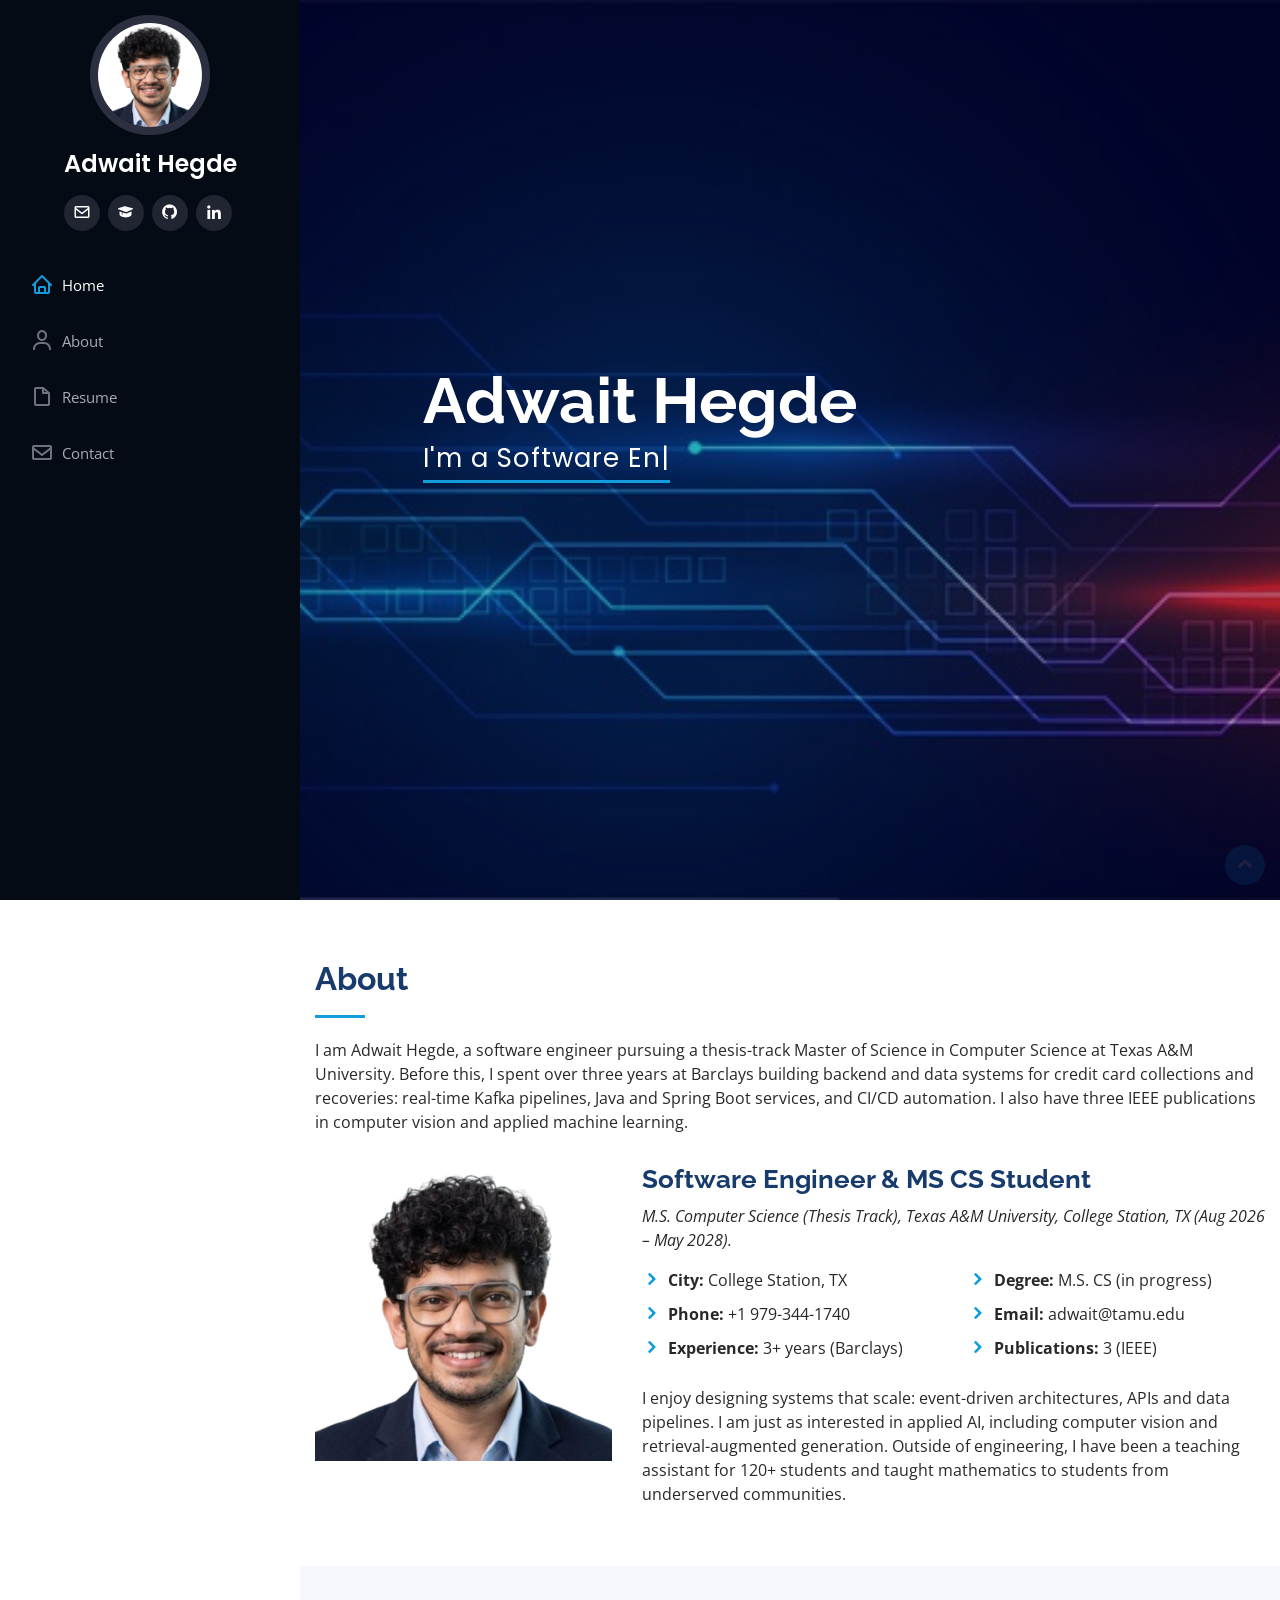
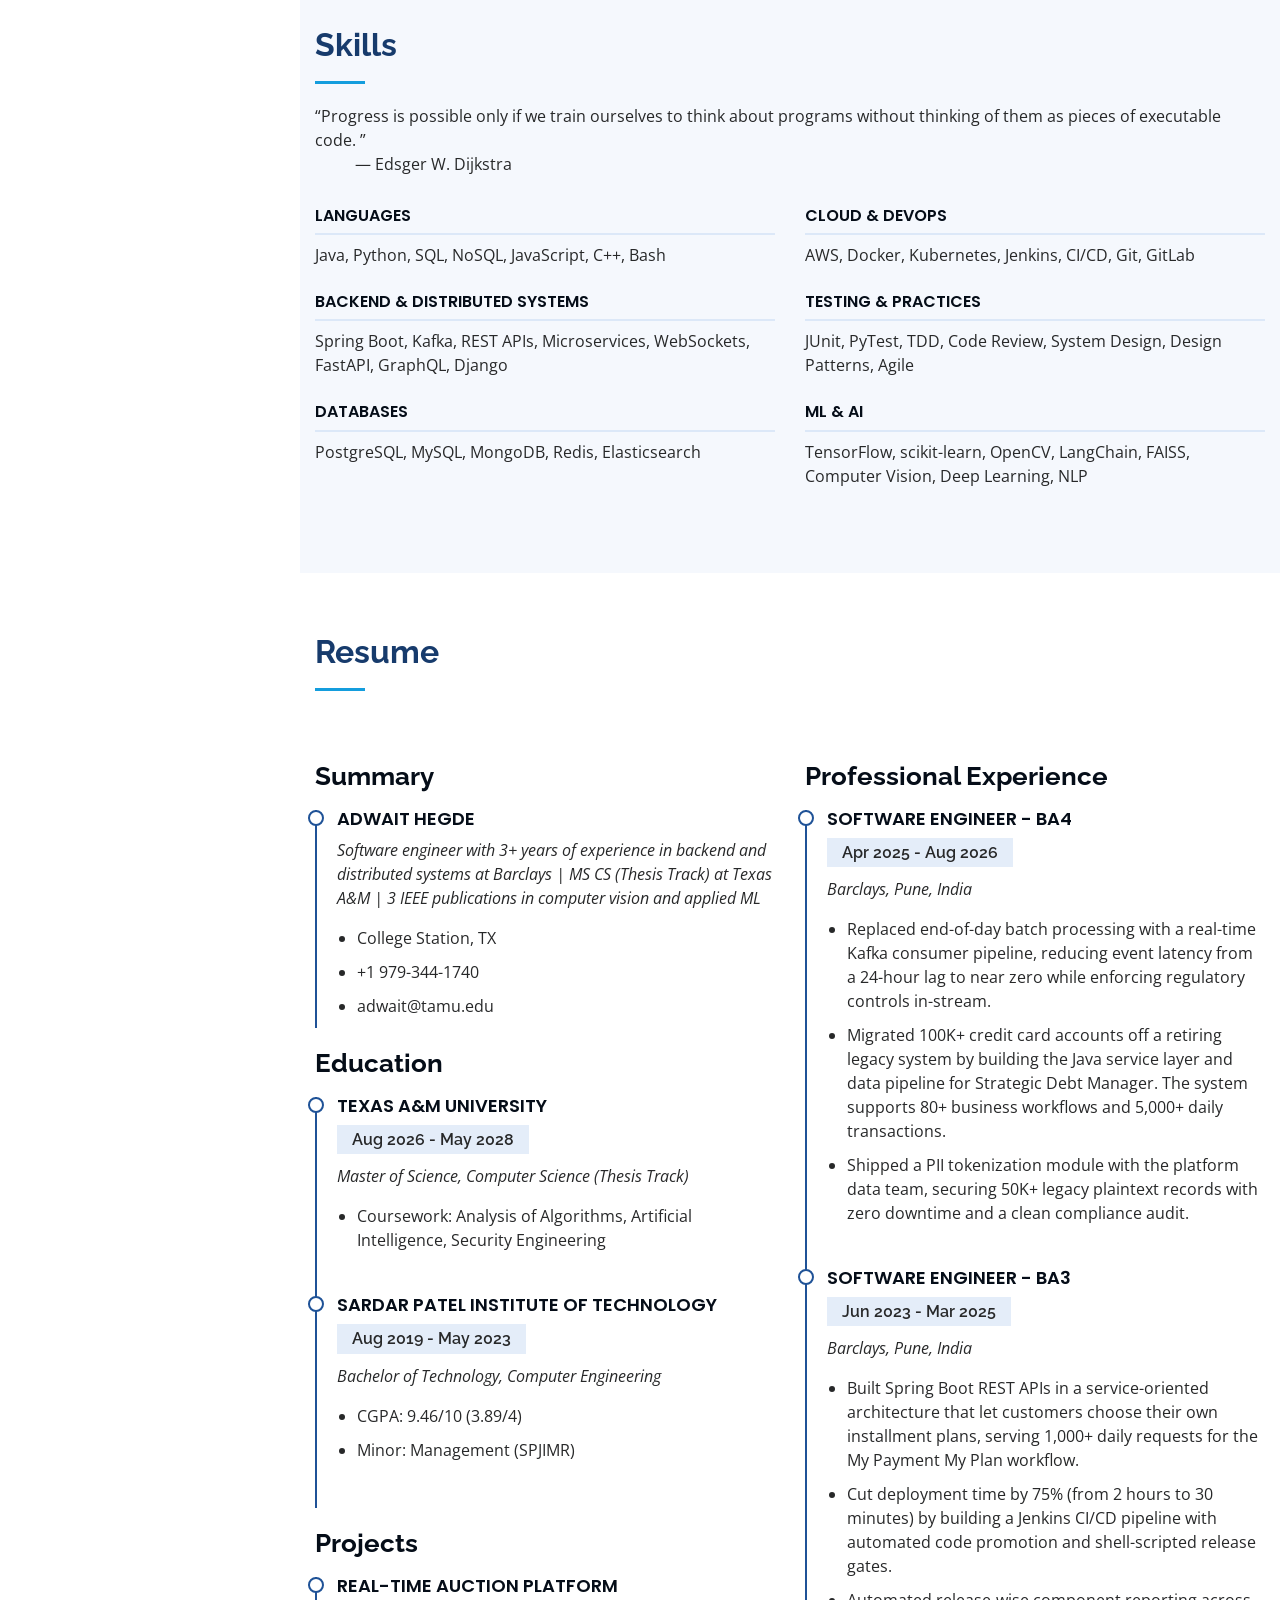
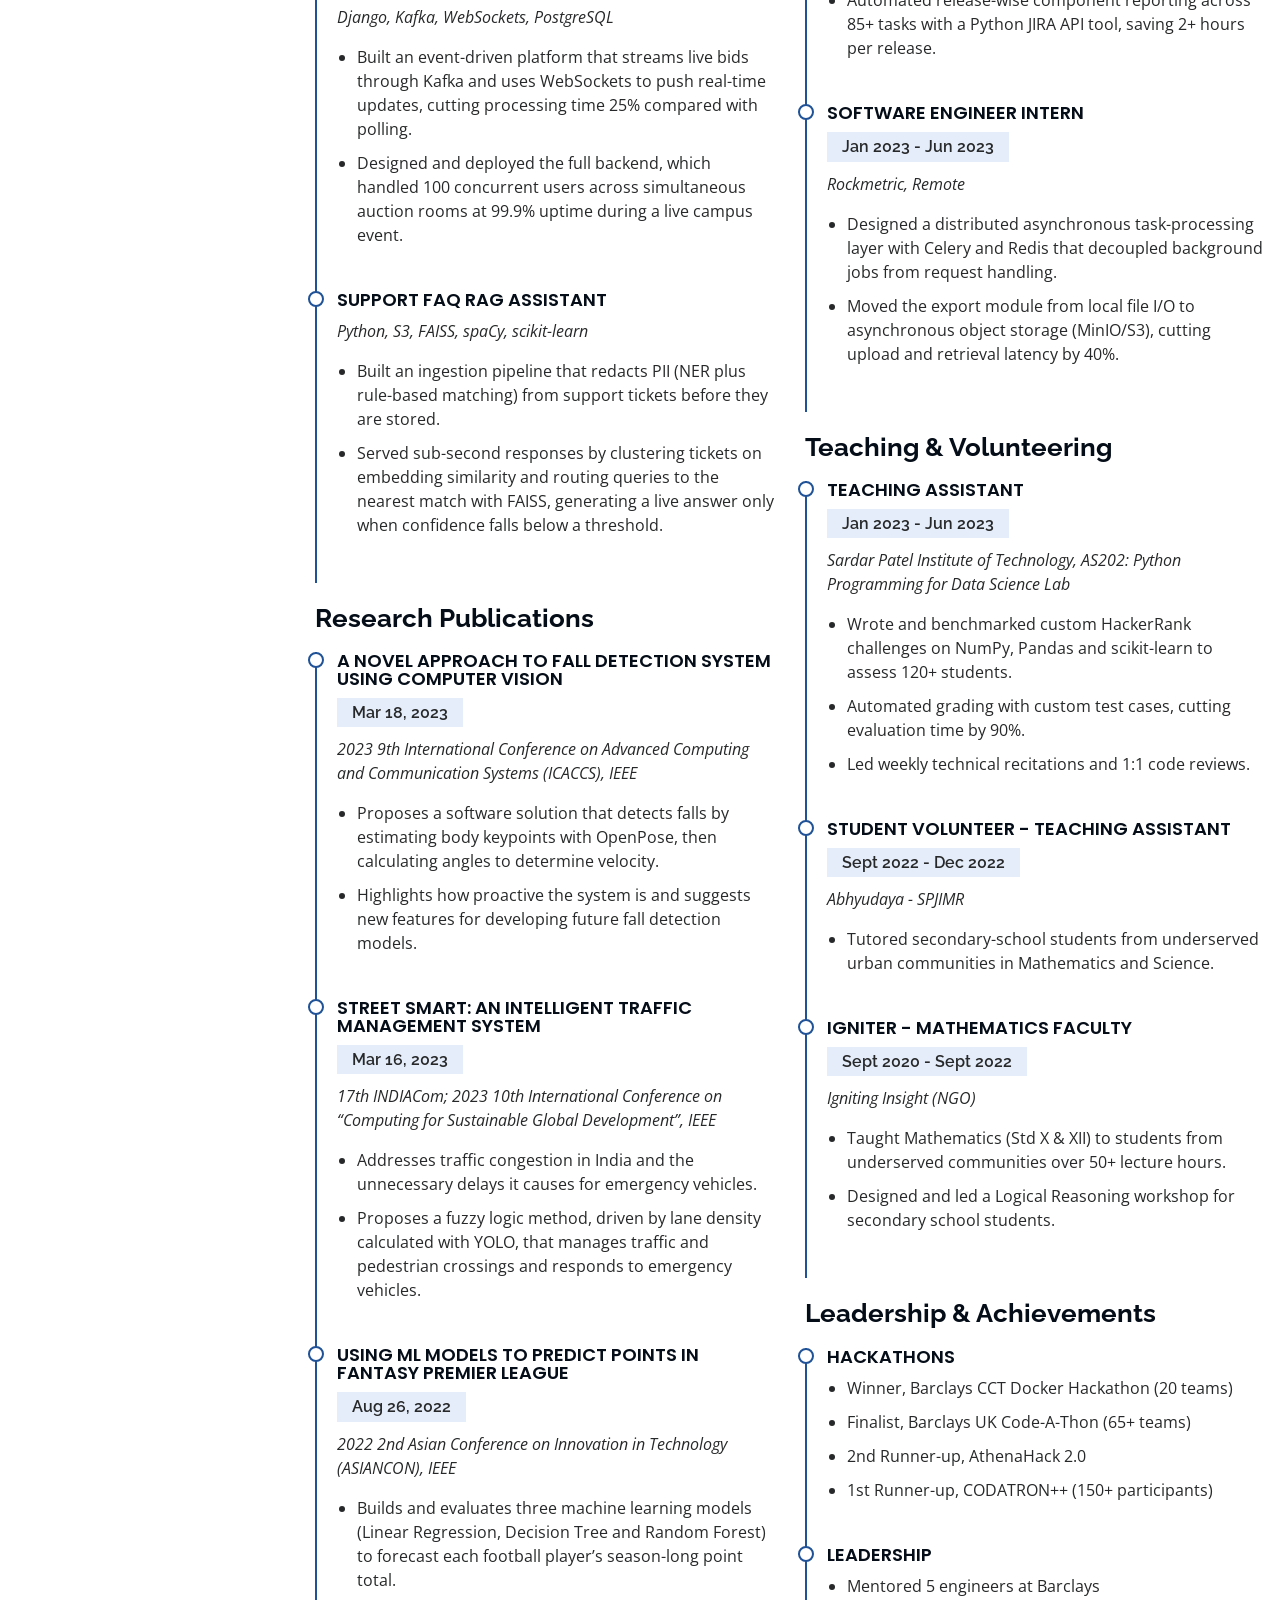
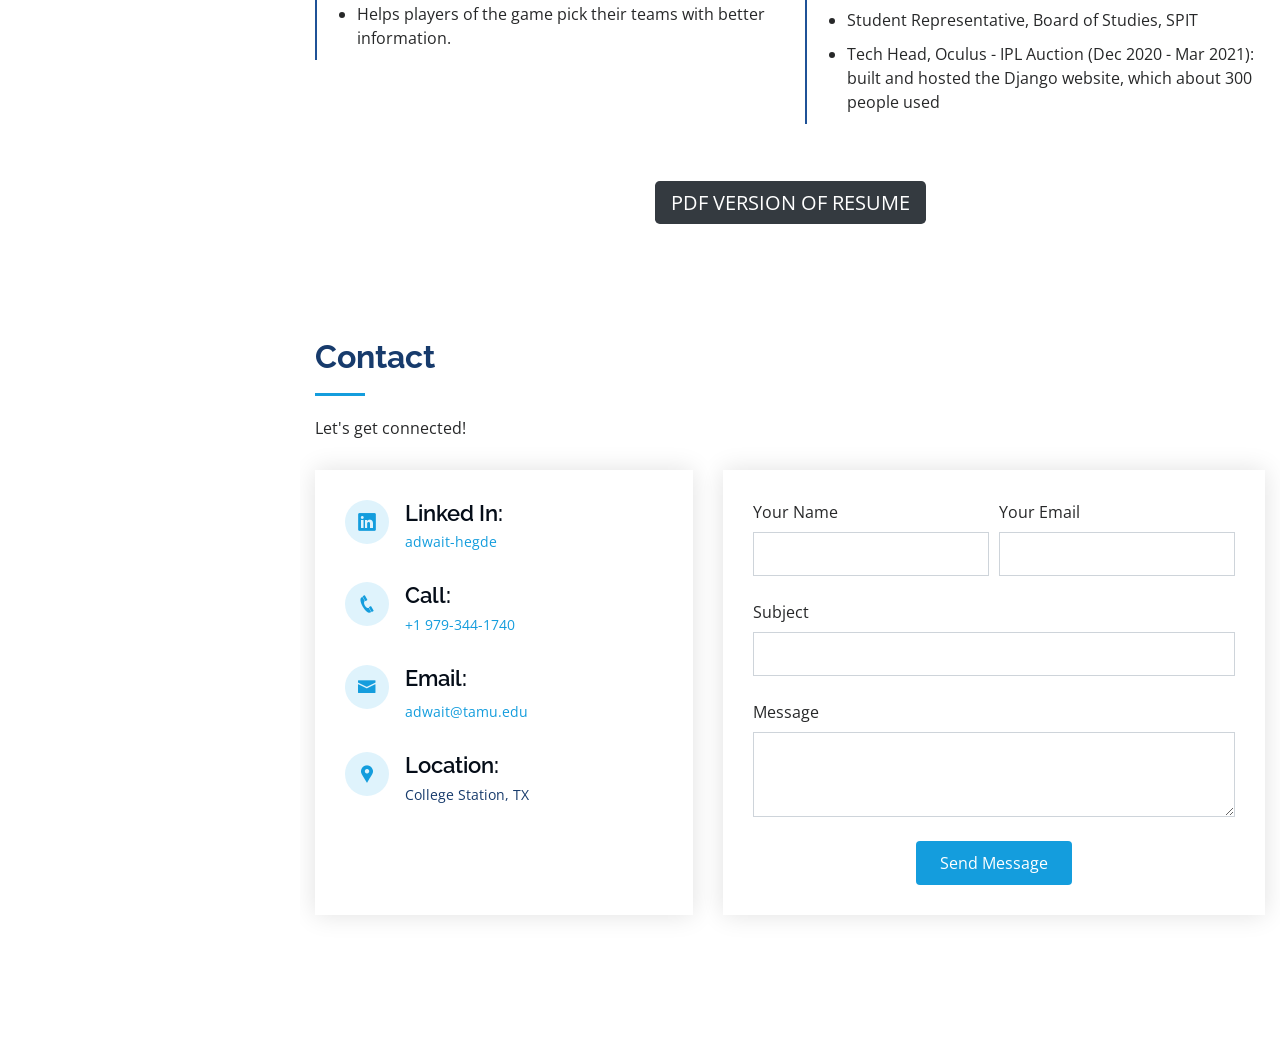
==== index.html @ f45e8305 "Static portfolio site for GitHub Pages Co-Authored-By: Claude Opus 5 <noreply@anthropic.com>" ====
<!DOCTYPE html>
<html lang="en">
  <head>
    <meta charset="utf-8" />
    <meta content="width=device-width, initial-scale=1.0" name="viewport" />

    <title>Adwait Hegde - Portfolio</title>
    <meta content="Adwait Hegde - Software Engineer and MS Computer Science student at Texas A&amp;M University" name="description" />
    <meta content="adwait hegde, software engineer, texas a&amp;m, distributed systems, kafka, spring boot, machine learning" name="keywords" />

    <!-- Favicons -->
    <link href="assets/img/favicon2.png" rel="icon" />
    <link
      href="assets/img/apple-touch-icon.png"
      rel="apple-touch-icon"
    />

    <!-- Google Fonts -->
    <link
      href="https://fonts.googleapis.com/css?family=Open+Sans:300,300i,400,400i,600,600i,700,700i|Raleway:300,300i,400,400i,500,500i,600,600i,700,700i|Poppins:300,300i,400,400i,500,500i,600,600i,700,700i"
      rel="stylesheet"
    />

    <!-- Vendor CSS Files -->
    <link
      href="assets/vendor/bootstrap/css/bootstrap.min.css"
      rel="stylesheet"
    />
    <link
      href="assets/vendor/icofont/icofont.min.css"
      rel="stylesheet"
    />
    <link
      href="assets/vendor/boxicons/css/boxicons.min.css"
      rel="stylesheet"
    />
    <link href="assets/vendor/aos/aos.css" rel="stylesheet" />

    <!-- Template Main CSS File -->
    <link href="assets/css/style.css" rel="stylesheet" />
    <style>
      .loader {
        position: fixed;
        left: 0px;
        top: 0px;
        width: 100%;
        height: 100%;
        z-index: 9999;
        background: url("https://media3.giphy.com/media/11FuEnXyGsXFba/giphy.gif?cid=ecf05e47mqp7naf0gcxo8x93irdlq87f0ml31w9q8dph8l8a&rid=giphy.gif&ct=g")
          50% 50% no-repeat rgb(25, 31, 38);
      }
    </style>
  </head>

  <body>
    <div class="loader"></div>
    <div id="content">
      <!-- ======= Mobile nav toggle button ======= -->
      <button type="button" class="mobile-nav-toggle d-xl-none">
        <i class="icofont-navigation-menu"></i>
      </button>

      <!-- ======= Header ======= -->
      <header id="header">
        <div class="d-flex flex-column">
          <div class="profile">
            <img
              src="assets/img/profile-img.jpg"
              alt="Adwait Hegde"
              class="img-fluid rounded-circle"
            />
            <h1 class="text-light"><a href="./">Adwait Hegde</a></h1>
            <div class="social-links mt-3 text-center">
              <a href="mailto:adwait@tamu.edu" target="_blank"
                ><i class="bx bx-envelope"></i
              ></a>
              <a
                href="https://scholar.google.com/citations?user=O1U9kNUAAAAJ&hl=en"
                target="_blank"
                title="Google Scholar"
                ><i class="bx bxs-graduation"></i
              ></a>
              <a href="https://github.com/adwait-hegde/" target="_blank"
                ><i class="bx bxl-github"></i
              ></a>
              <a
                href="https://www.linkedin.com/in/adwait-hegde/"
                target="_blank"
                ><i class="bx bxl-linkedin"></i
              ></a>
            </div>
          </div>

          <nav class="nav-menu">
            <ul>
              <li class="active">
                <a href="#hero"><i class="bx bx-home"></i> <span>Home</span></a>
              </li>
              <li>
                <a href="#about"
                  ><i class="bx bx-user"></i> <span>About</span></a
                >
              </li>
              <li>
                <a href="#resume"
                  ><i class="bx bx-file-blank"></i> <span>Resume</span></a
                >
              </li>
              <li>
                <a href="#contact"><i class="bx bx-envelope"></i> Contact</a>
              </li>
            </ul>
          </nav>
          <!-- .nav-menu -->
          <button type="button" class="mobile-nav-toggle d-xl-none">
            <i class="icofont-navigation-menu"></i>
          </button>
        </div>
      </header>
      <!-- End Header -->

      <!-- ======= Hero Section ======= -->
      <section
        id="hero"
        class="d-flex flex-column justify-content-center align-items-center"
      >
        <div class="hero-container" data-aos="fade-in">
          <h1>Adwait Hegde</h1>
          <p>
            <span
              class="typed"
              data-typed-items="I'm a Software Engineer, I build Distributed Systems, I'm an MS CS student at Texas A&amp;M, I publish ML Research"
            ></span>
          </p>
        </div>
      </section>
      <!-- End Hero -->

      <main id="main">
        <!-- ======= About Section ======= -->
        <section id="about" class="about">
          <div class="container">
            <div class="section-title">
              <h2>About</h2>
              <p>
                I am Adwait Hegde, a software engineer pursuing a thesis-track
                Master of Science in Computer Science at Texas A&amp;M
                University. Before this, I spent over three years at Barclays
                building backend and data systems for credit card collections
                and recoveries: real-time Kafka pipelines, Java and Spring Boot
                services, and CI/CD automation. I also have three IEEE
                publications in computer vision and applied machine learning.
              </p>
            </div>

            <div class="row">
              <div class="col-lg-4" data-aos="fade-right">
                <img
                  src="assets/img/profile-img.jpg"
                  class="img-fluid"
                  alt="Adwait Hegde"
                />
              </div>
              <div class="col-lg-8 pt-4 pt-lg-0 content" data-aos="fade-left">
                <h3>Software Engineer &amp; MS CS Student</h3>
                <p class="font-italic">
                  M.S. Computer Science (Thesis Track), Texas A&amp;M University,
                  College Station, TX (Aug 2026 – May 2028).
                </p>
                <div class="row">
                  <div class="col-lg-6">
                    <ul>
                      <li>
                        <i class="icofont-rounded-right"></i>
                        <strong>City:</strong> College Station, TX
                      </li>
                      <li>
                        <i class="icofont-rounded-right"></i>
                        <strong>Phone:</strong> +1 979-344-1740
                      </li>
                      <li>
                        <i class="icofont-rounded-right"></i>
                        <strong>Experience:</strong> 3+ years (Barclays)
                      </li>
                    </ul>
                  </div>
                  <div class="col-lg-6">
                    <ul>
                      <li>
                        <i class="icofont-rounded-right"></i>
                        <strong>Degree:</strong> M.S. CS (in progress)
                      </li>
                      <li>
                        <i class="icofont-rounded-right"></i>
                        <strong>Email:</strong> adwait@tamu.edu
                      </li>
                      <li>
                        <i class="icofont-rounded-right"></i>
                        <strong>Publications:</strong> 3 (IEEE)
                      </li>
                    </ul>
                  </div>
                </div>
                <p>
                  I enjoy designing systems that scale: event-driven
                  architectures, APIs and data pipelines. I am just as
                  interested in applied AI, including computer vision and
                  retrieval-augmented generation. Outside of engineering, I have
                  been a teaching assistant for 120+ students and taught
                  mathematics to students from underserved communities.
                </p>
              </div>
            </div>
          </div>
        </section>
        <!-- End About Section -->

        <!-- ======= Skills Section ======= -->
        <section id="skills" class="skills section-bg">
          <div class="container">
            <div class="section-title">
              <h2>Skills</h2>
              <p>
                “Progress is possible only if we train ourselves to think about
                programs without thinking of them as pieces of executable code.
                ”
                <br />
                &emsp; &emsp; ― Edsger W. Dijkstra
              </p>
            </div>

            <div class="row skills-content">
              <div class="col-lg-6" data-aos="fade-up">
                <div class="skill-group">
                  <h4>Languages</h4>
                  <p>Java, Python, SQL, NoSQL, JavaScript, C++, Bash</p>
                </div>
                <div class="skill-group">
                  <h4>Backend &amp; Distributed Systems</h4>
                  <p>Spring Boot, Kafka, REST APIs, Microservices, WebSockets, FastAPI, GraphQL, Django</p>
                </div>
                <div class="skill-group">
                  <h4>Databases</h4>
                  <p>PostgreSQL, MySQL, MongoDB, Redis, Elasticsearch</p>
                </div>
              </div>

              <div class="col-lg-6" data-aos="fade-up" data-aos-delay="100">
                <div class="skill-group">
                  <h4>Cloud &amp; DevOps</h4>
                  <p>AWS, Docker, Kubernetes, Jenkins, CI/CD, Git, GitLab</p>
                </div>
                <div class="skill-group">
                  <h4>Testing &amp; Practices</h4>
                  <p>JUnit, PyTest, TDD, Code Review, System Design, Design Patterns, Agile</p>
                </div>
                <div class="skill-group">
                  <h4>ML &amp; AI</h4>
                  <p>TensorFlow, scikit-learn, OpenCV, LangChain, FAISS, Computer Vision, Deep Learning, NLP</p>
                </div>
              </div>
            </div>
          </div>
        </section>
        <!-- End Skills Section -->

        <!-- ======= Resume Section ======= -->
        <section id="resume" class="resume">
          <div class="container">
            <div class="section-title">
              <h2>Resume</h2>
            </div>

            <div class="row">
              <div class="col-lg-6" data-aos="fade-up">
                <h3 class="resume-title">Summary</h3>
                <div class="resume-item pb-0">
                  <h4>Adwait Hegde</h4>
                  <p>
                    <em
                      >Software engineer with 3+ years of experience in backend
                      and distributed systems at Barclays | MS CS (Thesis Track)
                      at Texas A&amp;M | 3 IEEE publications in computer vision
                      and applied ML</em
                    >
                  </p>
                  <ul>
                    <li>College Station, TX</li>
                    <li>+1 979-344-1740</li>
                    <li>adwait@tamu.edu</li>
                  </ul>
                </div>

                <h3 class="resume-title">Education</h3>
                <div class="resume-item">
                  <h4>Texas A&amp;M University</h4>
                  <h5>Aug 2026 - May 2028</h5>
                  <p><em>Master of Science, Computer Science (Thesis Track)</em></p>
                  <ul>
                    <li>
                      Coursework: Analysis of Algorithms, Artificial
                      Intelligence, Security Engineering
                    </li>
                  </ul>
                </div>
                <div class="resume-item">
                  <h4>Sardar Patel Institute of Technology</h4>
                  <h5>Aug 2019 - May 2023</h5>
                  <p><em>Bachelor of Technology, Computer Engineering</em></p>
                  <ul>
                    <li>CGPA: 9.46/10 (3.89/4)</li>
                    <li>Minor: Management (SPJIMR)</li>
                  </ul>
                </div>

                <h3 class="resume-title">Projects</h3>
                <div class="resume-item">
                  <h4>Real-Time Auction Platform</h4>
                  <p><em>Django, Kafka, WebSockets, PostgreSQL</em></p>
                  <ul>
                    <li>
                      Built an event-driven platform that streams live bids
                      through Kafka and uses WebSockets to push real-time
                      updates, cutting processing time 25% compared with
                      polling.
                    </li>
                    <li>
                      Designed and deployed the full backend, which handled 100
                      concurrent users across simultaneous auction rooms at
                      99.9% uptime during a live campus event.
                    </li>
                  </ul>
                </div>
                <div class="resume-item">
                  <h4>Support FAQ RAG Assistant</h4>
                  <p><em>Python, S3, FAISS, spaCy, scikit-learn</em></p>
                  <ul>
                    <li>
                      Built an ingestion pipeline that redacts PII (NER plus
                      rule-based matching) from support tickets before they are
                      stored.
                    </li>
                    <li>
                      Served sub-second responses by clustering tickets on
                      embedding similarity and routing queries to the nearest
                      match with FAISS, generating a live answer only when
                      confidence falls below a threshold.
                    </li>
                  </ul>
                </div>

                <h3 class="resume-title">Research Publications</h3>
                <div class="resume-item">
                  <h4>
                    <a href="https://ieeexplore.ieee.org/document/10113049" target="_blank"
                      >A Novel Approach to Fall Detection System using Computer Vision</a
                    >
                  </h4>
                  <h5>Mar 18, 2023</h5>
                  <p>
                    <em
                      >2023 9th International Conference on Advanced Computing
                      and Communication Systems (ICACCS), IEEE</em
                    >
                  </p>
                  <ul>
                    <li>
                      Proposes a software solution that detects falls by
                      estimating body keypoints with OpenPose, then calculating
                      angles to determine velocity.
                    </li>
                    <li>
                      Highlights how proactive the system is and suggests new
                      features for developing future fall detection models.
                    </li>
                  </ul>
                </div>
                <div class="resume-item">
                  <h4>
                    <a href="https://ieeexplore.ieee.org/document/10112500" target="_blank"
                      >Street Smart: An Intelligent Traffic Management System</a
                    >
                  </h4>
                  <h5>Mar 16, 2023</h5>
                  <p>
                    <em
                      >17th INDIACom; 2023 10th International Conference on
                      &ldquo;Computing for Sustainable Global Development&rdquo;,
                      IEEE</em
                    >
                  </p>
                  <ul>
                    <li>
                      Addresses traffic congestion in India and the unnecessary
                      delays it causes for emergency vehicles.
                    </li>
                    <li>
                      Proposes a fuzzy logic method, driven by lane density
                      calculated with YOLO, that manages traffic and pedestrian
                      crossings and responds to emergency vehicles.
                    </li>
                  </ul>
                </div>
                <div class="resume-item">
                  <h4>
                    <a href="https://ieeexplore.ieee.org/document/9909447" target="_blank"
                      >Using ML Models to Predict Points in Fantasy Premier League</a
                    >
                  </h4>
                  <h5>Aug 26, 2022</h5>
                  <p>
                    <em
                      >2022 2nd Asian Conference on Innovation in Technology
                      (ASIANCON), IEEE</em
                    >
                  </p>
                  <ul>
                    <li>
                      Builds and evaluates three machine learning models (Linear
                      Regression, Decision Tree and Random Forest) to forecast
                      each football player&rsquo;s season-long point total.
                    </li>
                    <li>
                      Helps players of the game pick their teams with better
                      information.
                    </li>
                  </ul>
                </div>
              </div>

              <div class="col-lg-6" data-aos="fade-up" data-aos-delay="100">
                <h3 class="resume-title">Professional Experience</h3>
                <div class="resume-item">
                  <h4>Software Engineer - BA4</h4>
                  <h5>Apr 2025 - Aug 2026</h5>
                  <p><em>Barclays, Pune, India</em></p>
                  <ul>
                    <li>
                      Replaced end-of-day batch processing with a real-time
                      Kafka consumer pipeline, reducing event latency from a
                      24-hour lag to near zero while enforcing regulatory
                      controls in-stream.
                    </li>
                    <li>
                      Migrated 100K+ credit card accounts off a retiring legacy
                      system by building the Java service layer and data
                      pipeline for Strategic Debt Manager. The system supports
                      80+ business workflows and 5,000+ daily transactions.
                    </li>
                    <li>
                      Shipped a PII tokenization module with the platform data
                      team, securing 50K+ legacy plaintext records with zero
                      downtime and a clean compliance audit.
                    </li>
                  </ul>
                </div>
                <div class="resume-item">
                  <h4>Software Engineer - BA3</h4>
                  <h5>Jun 2023 - Mar 2025</h5>
                  <p><em>Barclays, Pune, India</em></p>
                  <ul>
                    <li>
                      Built Spring Boot REST APIs in a service-oriented
                      architecture that let customers choose their own
                      installment plans, serving 1,000+ daily requests for the
                      My Payment My Plan workflow.
                    </li>
                    <li>
                      Cut deployment time by 75% (from 2 hours to 30 minutes) by
                      building a Jenkins CI/CD pipeline with automated code
                      promotion and shell-scripted release gates.
                    </li>
                    <li>
                      Automated release-wise component reporting across 85+
                      tasks with a Python JIRA API tool, saving 2+ hours per
                      release.
                    </li>
                  </ul>
                </div>
                <div class="resume-item">
                  <h4>Software Engineer Intern</h4>
                  <h5>Jan 2023 - Jun 2023</h5>
                  <p><em>Rockmetric, Remote</em></p>
                  <ul>
                    <li>
                      Designed a distributed asynchronous task-processing layer
                      with Celery and Redis that decoupled background jobs from
                      request handling.
                    </li>
                    <li>
                      Moved the export module from local file I/O to
                      asynchronous object storage (MinIO/S3), cutting upload and
                      retrieval latency by 40%.
                    </li>
                  </ul>
                </div>

                <h3 class="resume-title">Teaching &amp; Volunteering</h3>
                <div class="resume-item">
                  <h4>Teaching Assistant</h4>
                  <h5>Jan 2023 - Jun 2023</h5>
                  <p>
                    <em
                      >Sardar Patel Institute of Technology, AS202: Python
                      Programming for Data Science Lab</em
                    >
                  </p>
                  <ul>
                    <li>
                      Wrote and benchmarked custom HackerRank challenges on
                      NumPy, Pandas and scikit-learn to assess 120+ students.
                    </li>
                    <li>
                      Automated grading with custom test cases, cutting
                      evaluation time by 90%.
                    </li>
                    <li>
                      Led weekly technical recitations and 1:1 code reviews.
                    </li>
                  </ul>
                </div>
                <div class="resume-item">
                  <h4>Student Volunteer - Teaching Assistant</h4>
                  <h5>Sept 2022 - Dec 2022</h5>
                  <p><em>Abhyudaya - SPJIMR</em></p>
                  <ul>
                    <li>
                      Tutored secondary-school students from underserved urban
                      communities in Mathematics and Science.
                    </li>
                  </ul>
                </div>
                <div class="resume-item">
                  <h4>Igniter - Mathematics Faculty</h4>
                  <h5>Sept 2020 - Sept 2022</h5>
                  <p><em>Igniting Insight (NGO)</em></p>
                  <ul>
                    <li>
                      Taught Mathematics (Std X &amp; XII) to students from
                      underserved communities over 50+ lecture hours.
                    </li>
                    <li>
                      Designed and led a Logical Reasoning workshop for
                      secondary school students.
                    </li>
                  </ul>
                </div>

                <h3 class="resume-title">Leadership &amp; Achievements</h3>
                <div class="resume-item">
                  <h4>Hackathons</h4>
                  <ul>
                    <li>Winner, Barclays CCT Docker Hackathon (20 teams)</li>
                    <li>Finalist, Barclays UK Code-A-Thon (65+ teams)</li>
                    <li>2nd Runner-up, AthenaHack 2.0</li>
                    <li>1st Runner-up, CODATRON++ (150+ participants)</li>
                  </ul>
                </div>
                <div class="resume-item">
                  <h4>Leadership</h4>
                  <ul>
                    <li>Mentored 5 engineers at Barclays</li>
                    <li>Student Representative, Board of Studies, SPIT</li>
                    <li>
                      Tech Head, Oculus - IPL Auction (Dec 2020 - Mar 2021):
                      built and hosted the Django website, which about 300
                      people used
                    </li>
                  </ul>
                </div>
              </div>
            </div>
            <center data-aos="fade-up" data-aos-delay="50" class="mt-5">
              <a href="resume.html" class="btn-lg btn-dark"
                >PDF VERSION OF RESUME</a
              >
            </center>
          </div>
        </section>
        <!-- End Resume Section -->

        <!-- ======= Contact Section ======= -->
        <section id="contact" class="contact">
          <div class="container">
            <div class="section-title">
              <h2>Contact</h2>
              <p>Let's get connected!</p>
            </div>

            <div class="row" data-aos="fade-in">
              <div class="col-lg-5 d-flex align-items-stretch">
                <div class="info">
                  <div class="linkedin">
                    <i class="icofont-linkedin"></i>
                    <h4>Linked In:</h4>
                    <p>
                      <a href="https://www.linkedin.com/in/adwait-hegde/" target="_blank">
                        adwait-hegde
                      </a>
                    </p>
                  </div>

                  <div class="phone">
                    <i class="icofont-phone"></i>
                    <h4>Call:</h4>
                    <p>
                      <a href="tel:+19793441740">
                        +1 979-344-1740
                    </a>
                    </p>
                  </div>

                  <div class="email">
                    <i class="icofont-envelope"></i>
                    <h4>Email:</h4>
                    <p>
                      <a href="mailto:adwait@tamu.edu?subject=Hey%20Adwait" target="_blank">
                      adwait@tamu.edu
                    </a>
                  </p>
                  </div>

                  <div class="address">
                    <i class="icofont-google-map"></i>
                    <h4>Location:</h4>
                    <p>College Station, TX</p>
                  </div>

                  <!-- <img
                    src="https://media.giphy.com/media/l3q2FnW3yZRJVZH2g/giphy.gif"
                    frameborder="0"
                    style="border: 0; width: 100%; height: 260px"
                    alt="Thank You!"
                  /> -->
                </div>
              </div>

              <div class="col-lg-7 mt-5 mt-lg-0 d-flex align-items-stretch">
                <!-- <iframe
                  src="https://docs.google.com/forms/d/e/1FAIpQLSfTaV3Ywnxf4BzQ-_oQb-f_ZZr8hNqE05EWyEg8sLpNlNtKpA/viewform?embedded=true"
                  width="100%"
                  height="600px"
                  frameborder="0"
                  marginheight="0"
                  marginwidth="0"
                  >Loading…</iframe> -->

                  <form action="https://formspree.io/f/xzbyowqg" method="post" class="php-email-form"> 
                  <div class="form-row">
                    <div class="form-group col-md-6">
                      <label for="name">Your Name</label>
                      <input type="text" name="name" class="form-control" id="name" data-rule="minlen:3" data-msg="Please enter at least 4 chars" />
                      <div class="validate"></div>
                    </div>
                    <div class="form-group col-md-6">
                      <label for="name">Your Email</label>
                      <input type="email" class="form-control" name="email" id="email" data-rule="email" data-msg="Please enter a valid email" />
                      <div class="validate"></div>
                    </div>
                  </div>
                  <div class="form-group">
                    <label for="name">Subject</label>
                    <input type="text" class="form-control" name="subject" id="subject" data-rule="minlen:4" data-msg="Please enter at least 8 chars of subject" />
                    <div class="validate"></div>
                  </div>
                  <div class="form-group">
                    <label for="name">Message</label>
                    <textarea class="form-control" name="message" rows="3" data-rule="required" data-msg="Please write something for us"></textarea>
                    <div class="validate"></div>
                  </div>
                  <div class="mb-3">
                    <div class="loading">Loading</div>
                    <div class="error-message"></div>
                    <div class="sent-message">Your message has been sent. Thank you!</div>
                  </div>
                  <div class="text-center"><button type="submit">Send Message</button></div>
                </form>

              </div>
            </div>
          </div>
        </section>
        <!-- End Contact Section -->
      </main>
      <!-- End #main -->

      <a href="#" class="back-to-top"><i class="icofont-simple-up"></i></a>
    </div>
    <!-- Vendor JS Files -->
    <script src="assets/vendor/jquery/jquery.min.js"></script>
    <script src="assets/vendor/bootstrap/js/bootstrap.bundle.min.js"></script>
    <script src="assets/vendor/jquery.easing/jquery.easing.min.js"></script>
    <script src="assets/vendor/typed.js/typed.min.js"></script>
    <script src="assets/vendor/aos/aos.js"></script>

    <!-- Template Main JS File -->
    <script src="assets/js/main.js"></script>
  </body>
</html>
---- assets/css/style.css ----
/**
* Template Name: iPortfolio - v1.5.1
* Template URL: https://bootstrapmade.com/iportfolio-bootstrap-portfolio-websites-template/
* Author: BootstrapMade.com
* License: https://bootstrapmade.com/license/
*/

/*--------------------------------------------------------------
# General
--------------------------------------------------------------*/
body {
  font-family: "Open Sans", sans-serif;
  color: #272829;
}

.loader {
	position: fixed;
	left: 0px;
	top: 0px;
	width: 100%;
	height: 100%;
	z-index: 9999;
	/* background: url('http://www.downgraf.com/wp-content/uploads/2014/09/01-progress.gif?e44397') 50% 50% no-repeat rgb(249,249,249); */
}


a {
  color: #149ddd;
}

a:hover {
  color: #37b3ed;
  text-decoration: none;
}

h1, h2, h3, h4, h5, h6 {
  font-family: "Raleway", sans-serif;
}

/*--------------------------------------------------------------
# Back to top button
--------------------------------------------------------------*/
.back-to-top {
  position: fixed;
  display: none;
  width: 40px;
  height: 40px;
  border-radius: 50px;
  right: 15px;
  bottom: 15px;
  background: #149ddd;
  color: #fff;
  transition: display 0.5s ease-in-out;
  z-index: 99999;
}

.back-to-top i {
  font-size: 24px;
  position: absolute;
  top: 7px;
  left: 8px;
}

.back-to-top:hover {
  color: #fff;
  background: #2eafec;
  transition: background 0.2s ease-in-out;
}

/*--------------------------------------------------------------
# Header
--------------------------------------------------------------*/
#header {
  position: fixed;
  top: 0;
  left: 0;
  bottom: 0;
  width: 300px;
  transition: all ease-in-out 0.5s;
  z-index: 9997;
  transition: all 0.5s;
  padding: 0 15px;
  background: #040b14;
  overflow-y: auto;
}

#header .profile img {
  margin: 15px auto;
  display: block;
  width: 120px;
  border: 8px solid #2c2f3f;
}

#header .profile h1 {
  font-size: 24px;
  margin: 0;
  padding: 0;
  font-weight: 600;
  -moz-text-align-last: center;
  text-align-last: center;
  font-family: "Poppins", sans-serif;
}

#header .profile h1 a, #header .profile h1 a:hover {
  color: #fff;
  text-decoration: none;
}

#header .profile .social-links a {
  font-size: 18px;
  display: inline-block;
  background: #212431;
  color: #fff;
  line-height: 1;
  padding: 8px 0;
  margin-right: 4px;
  border-radius: 50%;
  text-align: center;
  width: 36px;
  height: 36px;
  transition: 0.3s;
}

#header .profile .social-links a:hover {
  background: #149ddd;
  color: #fff;
  text-decoration: none;
}

#main {
  margin-left: 300px;
}

@media (max-width: 1199px) {
  #header {
    left: -300px;
  }
  #main {
    margin-left: 0;
  }
}

/*--------------------------------------------------------------
# Navigation Menu
--------------------------------------------------------------*/
/* Desktop Navigation */
.nav-menu {
  padding-top: 30px;
}

.nav-menu * {
  margin: 0;
  padding: 0;
  list-style: none;
}

.nav-menu > ul > li {
  position: relative;
  white-space: nowrap;
}

.nav-menu a {
  display: flex;
  align-items: center;
  color: #a8a9b4;
  padding: 12px 15px;
  margin-bottom: 8px;
  transition: 0.3s;
  font-size: 15px;
}

.nav-menu a i {
  font-size: 24px;
  padding-right: 8px;
  color: #6f7180;
}

.nav-menu a:hover, .nav-menu .active > a, .nav-menu li:hover > a {
  text-decoration: none;
  color: #fff;
}

.nav-menu a:hover i, .nav-menu .active > a i, .nav-menu li:hover > a i {
  color: #149ddd;
}

/* Mobile Navigation */
.mobile-nav-toggle {
  position: fixed;
  right: 15px;
  top: 15px;
  z-index: 9998;
  border: 0;
  background: none;
  font-size: 24px;
  transition: all 0.4s;
  outline: none !important;
  line-height: 1;
  cursor: pointer;
  text-align: right;
}

.mobile-nav-toggle i {
  color: #149ddd;
}

.mobile-nav-active {
  overflow: hidden;
}

.mobile-nav-active #header {
  left: 0;
}

.mobile-nav-active .mobile-nav-toggle i {
  color: #fff;
}

/*--------------------------------------------------------------
# Hero Section
--------------------------------------------------------------*/
#hero {
  width: 100%;
  height: 100vh;
  background: url("../img/hero-bg.jpg") top center;
  background-size: cover;
}

#hero:before {
  content: "";
  background: rgba(5, 13, 24, 0.3);
  position: absolute;
  bottom: 0;
  top: 0;
  left: 0;
  right: 0;
  z-index: 1;
}

#hero .hero-container {
  position: relative;
  z-index: 2;
  min-width: 300px;
}

#hero h1 {
  margin: 0 0 10px 0;
  font-size: 64px;
  font-weight: 700;
  line-height: 56px;
  color: #fff;
}

#hero p {
  color: #fff;
  margin-bottom: 50px;
  font-size: 26px;
  font-family: "Poppins", sans-serif;
}

#hero p span {
  color: #fff;
  padding-bottom: 4px;
  letter-spacing: 1px;
  border-bottom: 3px solid #149ddd;
}

@media (min-width: 1024px) {
  #hero {
    background-attachment: fixed;
  }
}

@media (max-width: 768px) {
  #hero h1 {
    font-size: 28px;
    line-height: 36px;
  }
  #hero h2 {
    font-size: 18px;
    line-height: 24px;
    margin-bottom: 30px;
  }
}

/*--------------------------------------------------------------
# Sections General
--------------------------------------------------------------*/
section {
  padding: 60px 0;
  overflow: hidden;
}

.section-bg {
  background: #f5f8fd;
}

.section-title {
  padding-bottom: 30px;
}

.section-title h2 {
  font-size: 32px;
  font-weight: bold;
  margin-bottom: 20px;
  padding-bottom: 20px;
  position: relative;
  color: #173b6c;
}

.section-title h2::after {
  content: '';
  position: absolute;
  display: block;
  width: 50px;
  height: 3px;
  background: #149ddd;
  bottom: 0;
  left: 0;
}

.section-title p {
  margin-bottom: 0;
}

/*--------------------------------------------------------------
# About
--------------------------------------------------------------*/
.about .content h3 {
  font-weight: 700;
  font-size: 26px;
  color: #173b6c;
}

.about .content ul {
  list-style: none;
  padding: 0;
}

.about .content ul li {
  padding-bottom: 10px;
}

.about .content ul i {
  font-size: 20px;
  padding-right: 2px;
  color: #149ddd;
}

.about .content p:last-child {
  margin-bottom: 0;
}

/*--------------------------------------------------------------
# Facts
--------------------------------------------------------------*/
.facts {
  padding-bottom: 30px;
}

.facts .count-box {
  padding: 30px;
  width: 100%;
}

.facts .count-box i {
  display: block;
  font-size: 44px;
  color: #149ddd;
  float: left;
}

.facts .count-box span {
  font-size: 48px;
  line-height: 40px;
  display: block;
  font-weight: 700;
  color: #050d18;
  margin-left: 60px;
}

.facts .count-box p {
  padding: 15px 0 0 0;
  margin: 0 0 0 60px;
  font-family: "Raleway", sans-serif;
  font-size: 14px;
  color: #122f57;
}

.facts .count-box a {
  font-weight: 600;
  display: block;
  margin-top: 20px;
  color: #122f57;
  font-size: 15px;
  font-family: "Poppins", sans-serif;
  transition: ease-in-out 0.3s;
}

.facts .count-box a:hover {
  color: #1f5297;
}

/*--------------------------------------------------------------
# Akills
--------------------------------------------------------------*/
.skills .progress {
  height: 50px;
  display: block;
  background: none;
}

.skills .progress .skill {
  padding: 10px 0;
  margin: 0 0 6px 0;
  text-transform: uppercase;
  display: block;
  font-weight: 600;
  font-family: "Poppins", sans-serif;
  color: #050d18;
}

.skills .progress .skill .val {
  float: right;
  font-style: normal;
}

.skills .progress-bar-wrap {
  background: #dce8f8;
}

.skills .progress-bar {
  width: 1px;
  height: 10px;
  transition: .9s;
  background-color: #149ddd;
}

/*--------------------------------------------------------------
# Resume
--------------------------------------------------------------*/
.resume .resume-title {
  font-size: 26px;
  font-weight: 700;
  margin-top: 20px;
  margin-bottom: 20px;
  color: #050d18;
}

.resume .resume-item {
  padding: 0 0 20px 20px;
  margin-top: -2px;
  border-left: 2px solid #1f5297;
  position: relative;
}

.resume .resume-item h4 {
  line-height: 18px;
  font-size: 18px;
  font-weight: 600;
  text-transform: uppercase;
  font-family: "Poppins", sans-serif;
  color: #050d18;
  margin-bottom: 10px;
}

.resume .resume-item h5 {
  font-size: 16px;
  background: #e4edf9;
  padding: 5px 15px;
  display: inline-block;
  font-weight: 600;
  margin-bottom: 10px;
}

.resume .resume-item ul {
  padding-left: 20px;
}

.resume .resume-item ul li {
  padding-bottom: 10px;
}

.resume .resume-item:last-child {
  padding-bottom: 0;
}

.resume .resume-item::before {
  content: "";
  position: absolute;
  width: 16px;
  height: 16px;
  border-radius: 50px;
  left: -9px;
  top: 0;
  background: #fff;
  border: 2px solid #1f5297;
}

/*--------------------------------------------------------------
# Portfolio
--------------------------------------------------------------*/
.portfolio .portfolio-item {
  margin-bottom: 30px;
}

.portfolio #portfolio-flters {
  padding: 0;
  margin: 0 auto 35px auto;
  list-style: none;
  text-align: center;
  background: #fff;
  border-radius: 50px;
  padding: 2px 15px;
}

.portfolio #portfolio-flters li {
  cursor: pointer;
  display: inline-block;
  padding: 10px 15px 8px 15px;
  font-size: 14px;
  font-weight: 600;
  line-height: 1;
  text-transform: uppercase;
  color: #272829;
  margin-bottom: 5px;
  transition: all 0.3s ease-in-out;
}

.portfolio #portfolio-flters li:hover, .portfolio #portfolio-flters li.filter-active {
  color: #149ddd;
}

.portfolio #portfolio-flters li:last-child {
  margin-right: 0;
}

.portfolio .portfolio-wrap {
  transition: 0.3s;
  position: relative;
  overflow: hidden;
  z-index: 1;
}

.portfolio .portfolio-wrap::before {
  content: "";
  background: rgba(255, 255, 255, 0.5);
  position: absolute;
  left: 0;
  right: 0;
  top: 0;
  bottom: 0;
  transition: all ease-in-out 0.3s;
  z-index: 2;
  opacity: 0;
}

.portfolio .portfolio-wrap .portfolio-links {
  opacity: 1;
  left: 0;
  right: 0;
  bottom: -60px;
  z-index: 3;
  position: absolute;
  transition: all ease-in-out 0.3s;
  display: flex;
  justify-content: center;
}

.portfolio .portfolio-wrap .portfolio-links a {
  color: #fff;
  font-size: 28px;
  text-align: center;
  background: rgba(20, 157, 221, 0.75);
  transition: 0.3s;
  width: 50%;
}

.portfolio .portfolio-wrap .portfolio-links a:hover {
  background: rgba(20, 157, 221, 0.95);
}

.portfolio .portfolio-wrap .portfolio-links a + a {
  border-left: 1px solid #37b3ed;
}

.portfolio .portfolio-wrap:hover::before {
  top: 0;
  left: 0;
  right: 0;
  bottom: 0;
  opacity: 1;
}

.portfolio .portfolio-wrap:hover .portfolio-links {
  opacity: 1;
  bottom: 0;
}

/*--------------------------------------------------------------
# Services
--------------------------------------------------------------*/
.services .icon-box {
  margin-bottom: 20px;
}

.services .icon {
  float: left;
  display: flex;
  align-items: center;
  justify-content: center;
  width: 54px;
  height: 54px;
  background: #149ddd;
  border-radius: 50%;
  transition: 0.5s;
  border: 1px solid #149ddd;
}

.services .icon i {
  color: #fff;
  font-size: 24px;
}

.services .icon-box:hover .icon {
  background: #fff;
}

.services .icon-box:hover .icon i {
  color: #149ddd;
}

.services .title {
  margin-left: 80px;
  font-weight: 700;
  margin-bottom: 15px;
  font-size: 18px;
}

.services .title a {
  color: #343a40;
}

.services .title a:hover {
  color: #149ddd;
}

.services .description {
  margin-left: 80px;
  line-height: 24px;
  font-size: 14px;
}

/*--------------------------------------------------------------
# Testimonials
--------------------------------------------------------------*/
.testimonials .testimonial-item {
  box-sizing: content-box;
  text-align: center;
  min-height: 320px;
}

.testimonials .testimonial-item .testimonial-img {
  width: 90px;
  border-radius: 50%;
  margin: 0 auto;
}

.testimonials .testimonial-item h3 {
  font-size: 18px;
  font-weight: bold;
  margin: 10px 0 5px 0;
  color: #111;
}

.testimonials .testimonial-item h4 {
  font-size: 14px;
  color: #999;
  margin: 0;
}

.testimonials .testimonial-item .quote-icon-left, .testimonials .testimonial-item .quote-icon-right {
  color: #c3e8fa;
  font-size: 26px;
}

.testimonials .testimonial-item .quote-icon-left {
  display: inline-block;
  left: -5px;
  position: relative;
}

.testimonials .testimonial-item .quote-icon-right {
  display: inline-block;
  right: -5px;
  position: relative;
  top: 10px;
}

.testimonials .testimonial-item p {
  font-style: italic;
  margin: 0 15px 15px 15px;
  padding: 20px;
  background: #fff;
  position: relative;
  margin-bottom: 35px;
  border-radius: 6px;
  box-shadow: 0px 2px 15px rgba(0, 0, 0, 0.1);
}

.testimonials .testimonial-item p::after {
  content: "";
  width: 0;
  height: 0;
  border-top: 20px solid #fff;
  border-right: 20px solid transparent;
  border-left: 20px solid transparent;
  position: absolute;
  bottom: -20px;
  left: calc(50% - 20px);
}

.testimonials .owl-nav, .testimonials .owl-dots {
  margin-top: 5px;
  text-align: center;
}

.testimonials .owl-dot {
  display: inline-block;
  margin: 0 5px;
  width: 12px;
  height: 12px;
  border-radius: 50%;
  background-color: #ddd !important;
}

.testimonials .owl-dot.active {
  background-color: #149ddd !important;
}

@media (max-width: 767px) {
  .testimonials {
    margin: 30px 10px;
  }
}

/*--------------------------------------------------------------
# Contact
--------------------------------------------------------------*/
.contact {
  padding-bottom: 130px;
}

.contact .info {
  padding: 30px;
  background: #fff;
  width: 100%;
  box-shadow: 0 0 24px 0 rgba(0, 0, 0, 0.12);
}

.contact .info i {
  font-size: 20px;
  color: #149ddd;
  float: left;
  width: 44px;
  height: 44px;
  background: #dff3fc;
  display: flex;
  justify-content: center;
  align-items: center;
  border-radius: 50px;
  transition: all 0.3s ease-in-out;
}

.contact .info h4 {
  padding: 0 0 0 60px;
  font-size: 22px;
  font-weight: 600;
  margin-bottom: 5px;
  color: #050d18;
}

.contact .info p {
  padding: 0 0 10px 60px;
  margin-bottom: 20px;
  font-size: 14px;
  color: #173b6c;
}

.contact .info .email p {
  padding-top: 5px;
}

.contact .info .social-links {
  padding-left: 60px;
}

.contact .info .social-links a {
  font-size: 18px;
  display: inline-block;
  background: #333;
  color: #fff;
  line-height: 1;
  padding: 8px 0;
  border-radius: 50%;
  text-align: center;
  width: 36px;
  height: 36px;
  transition: 0.3s;
  margin-right: 10px;
}

.contact .info .social-links a:hover {
  background: #149ddd;
  color: #fff;
}

.contact .info .email:hover i, .contact .info .address:hover i, .contact .info .phone:hover i {
  background: #149ddd;
  color: #fff;
}

.contact .php-email-form {
  width: 100%;
  padding: 30px;
  background: #fff;
  box-shadow: 0 0 24px 0 rgba(0, 0, 0, 0.12);
}

.contact .php-email-form .form-group {
  padding-bottom: 8px;
}

.contact .php-email-form .validate {
  display: none;
  color: red;
  margin: 0 0 15px 0;
  font-weight: 400;
  font-size: 13px;
}

.contact .php-email-form .error-message {
  display: none;
  color: #fff;
  background: #ed3c0d;
  text-align: left;
  padding: 15px;
  font-weight: 600;
}

.contact .php-email-form .error-message br + br {
  margin-top: 25px;
}

.contact .php-email-form .sent-message {
  display: none;
  color: #fff;
  background: #18d26e;
  text-align: center;
  padding: 15px;
  font-weight: 600;
}

.contact .php-email-form .loading {
  display: none;
  background: #fff;
  text-align: center;
  padding: 15px;
}

.contact .php-email-form .loading:before {
  content: "";
  display: inline-block;
  border-radius: 50%;
  width: 24px;
  height: 24px;
  margin: 0 10px -6px 0;
  border: 3px solid #18d26e;
  border-top-color: #eee;
  -webkit-animation: animate-loading 1s linear infinite;
  animation: animate-loading 1s linear infinite;
}

.contact .php-email-form input, .contact .php-email-form textarea {
  border-radius: 0;
  box-shadow: none;
  font-size: 14px;
}

.contact .php-email-form input {
  height: 44px;
}

.contact .php-email-form textarea {
  padding: 10px 12px;
}

.contact .php-email-form button[type="submit"] {
  background: #149ddd;
  border: 0;
  padding: 10px 24px;
  color: #fff;
  transition: 0.4s;
  border-radius: 4px;
}

.contact .php-email-form button[type="submit"]:hover {
  background: #37b3ed;
}

@-webkit-keyframes animate-loading {
  0% {
    transform: rotate(0deg);
  }
  100% {
    transform: rotate(360deg);
  }
}

@keyframes animate-loading {
  0% {
    transform: rotate(0deg);
  }
  100% {
    transform: rotate(360deg);
  }
}

/*--------------------------------------------------------------
# Breadcrumbs
--------------------------------------------------------------*/
.breadcrumbs {
  padding: 20px 0;
  background: #f9f9f9;
}

.breadcrumbs h2 {
  font-size: 26px;
  font-weight: 300;
}

.breadcrumbs ol {
  display: flex;
  flex-wrap: wrap;
  list-style: none;
  padding: 0;
  margin: 0;
  font-size: 15px;
}

.breadcrumbs ol li + li {
  padding-left: 10px;
}

.breadcrumbs ol li + li::before {
  display: inline-block;
  padding-right: 10px;
  color: #0e2442;
  content: "/";
}

@media (max-width: 768px) {
  .breadcrumbs .d-flex {
    display: block !important;
  }
  .breadcrumbs ol {
    display: block;
  }
  .breadcrumbs ol li {
    display: inline-block;
  }
}

/*--------------------------------------------------------------
# Portfolio Details
--------------------------------------------------------------*/
.portfolio-details {
  padding-top: 40px;
}

.portfolio-details .portfolio-details-container {
  position: relative;
}

.portfolio-details .portfolio-details-carousel {
  position: relative;
  z-index: 1;
}

.portfolio-details .portfolio-details-carousel .owl-nav, .portfolio-details .portfolio-details-carousel .owl-dots {
  margin-top: 5px;
  text-align: left;
}

.portfolio-details .portfolio-details-carousel .owl-dot {
  display: inline-block;
  margin: 0 10px 0 0;
  width: 12px;
  height: 12px;
  border-radius: 50%;
  background-color: #ddd !important;
}

.portfolio-details .portfolio-details-carousel .owl-dot.active {
  background-color: #149ddd !important;
}

.portfolio-details .portfolio-info {
  padding: 30px;
  position: absolute;
  right: 0;
  bottom: -70px;
  background: #fff;
  box-shadow: 0px 2px 15px rgba(0, 0, 0, 0.1);
  z-index: 2;
}

.portfolio-details .portfolio-info h3 {
  font-size: 22px;
  font-weight: 400;
  margin-bottom: 20px;
  padding-bottom: 20px;
  border-bottom: 1px solid #eee;
}

.portfolio-details .portfolio-info ul {
  list-style: none;
  padding: 0;
  font-size: 15px;
}

.portfolio-details .portfolio-info ul li + li {
  margin-top: 10px;
}

.portfolio-details .portfolio-description {
  padding-top: 50px;
}

.portfolio-details .portfolio-description h2 {
  width: 50%;
  font-size: 26px;
  font-weight: 400;
  margin-bottom: 20px;
}

.portfolio-details .portfolio-description p {
  padding: 0;
}

@media (max-width: 768px) {
  .portfolio-details .portfolio-description h2 {
    width: 100%;
  }
  .portfolio-details .portfolio-info {
    position: static;
    margin-top: 30px;
  }
}

/*--------------------------------------------------------------
# Footer
--------------------------------------------------------------*/
#footer {
  padding: 15px;
  color: #f4f6fd;
  font-size: 14px;
  position: fixed;
  left: 0;
  bottom: 0;
  width: 300px;
  z-index: 9999;
  background: #040b14;
}

#footer .copyright {
  text-align: center;
}

#footer .credits {
  padding-top: 5px;
  text-align: center;
  font-size: 13px;
  color: #eaebf0;
}

@media (max-width: 1199px) {
  #footer {
    position: static;
    width: auto;
    padding-right: 20px 15px;
  }
}

.skills .skill-group {
  margin-bottom: 25px;
}

.skills .skill-group h4 {
  font-size: 16px;
  font-weight: 600;
  text-transform: uppercase;
  font-family: "Poppins", sans-serif;
  color: #050d18;
  padding-bottom: 8px;
  border-bottom: 2px solid #dce8f8;
}

.skills .skill-group p {
  margin-bottom: 0;
}

.resume .resume-item h4 a {
  color: #050d18;
}

.resume .resume-item h4 a:hover {
  color: #1f5297;
}
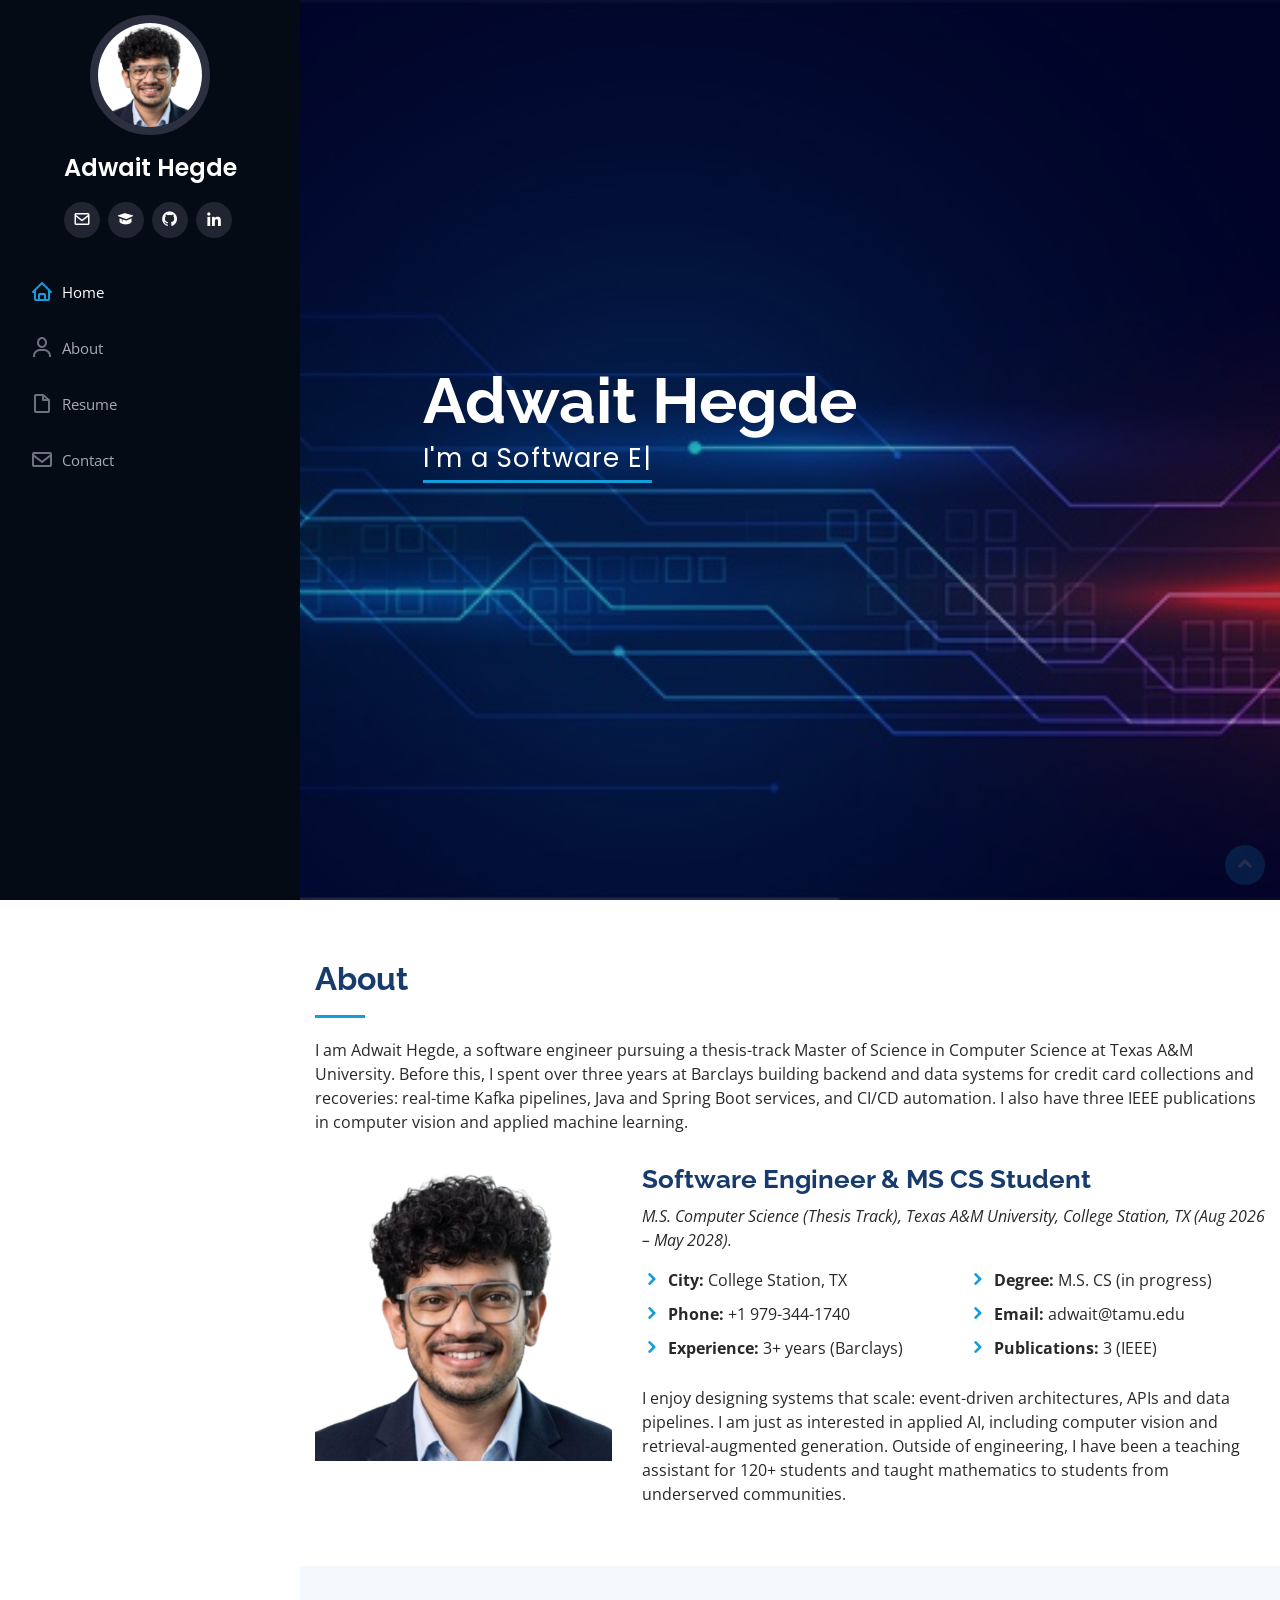
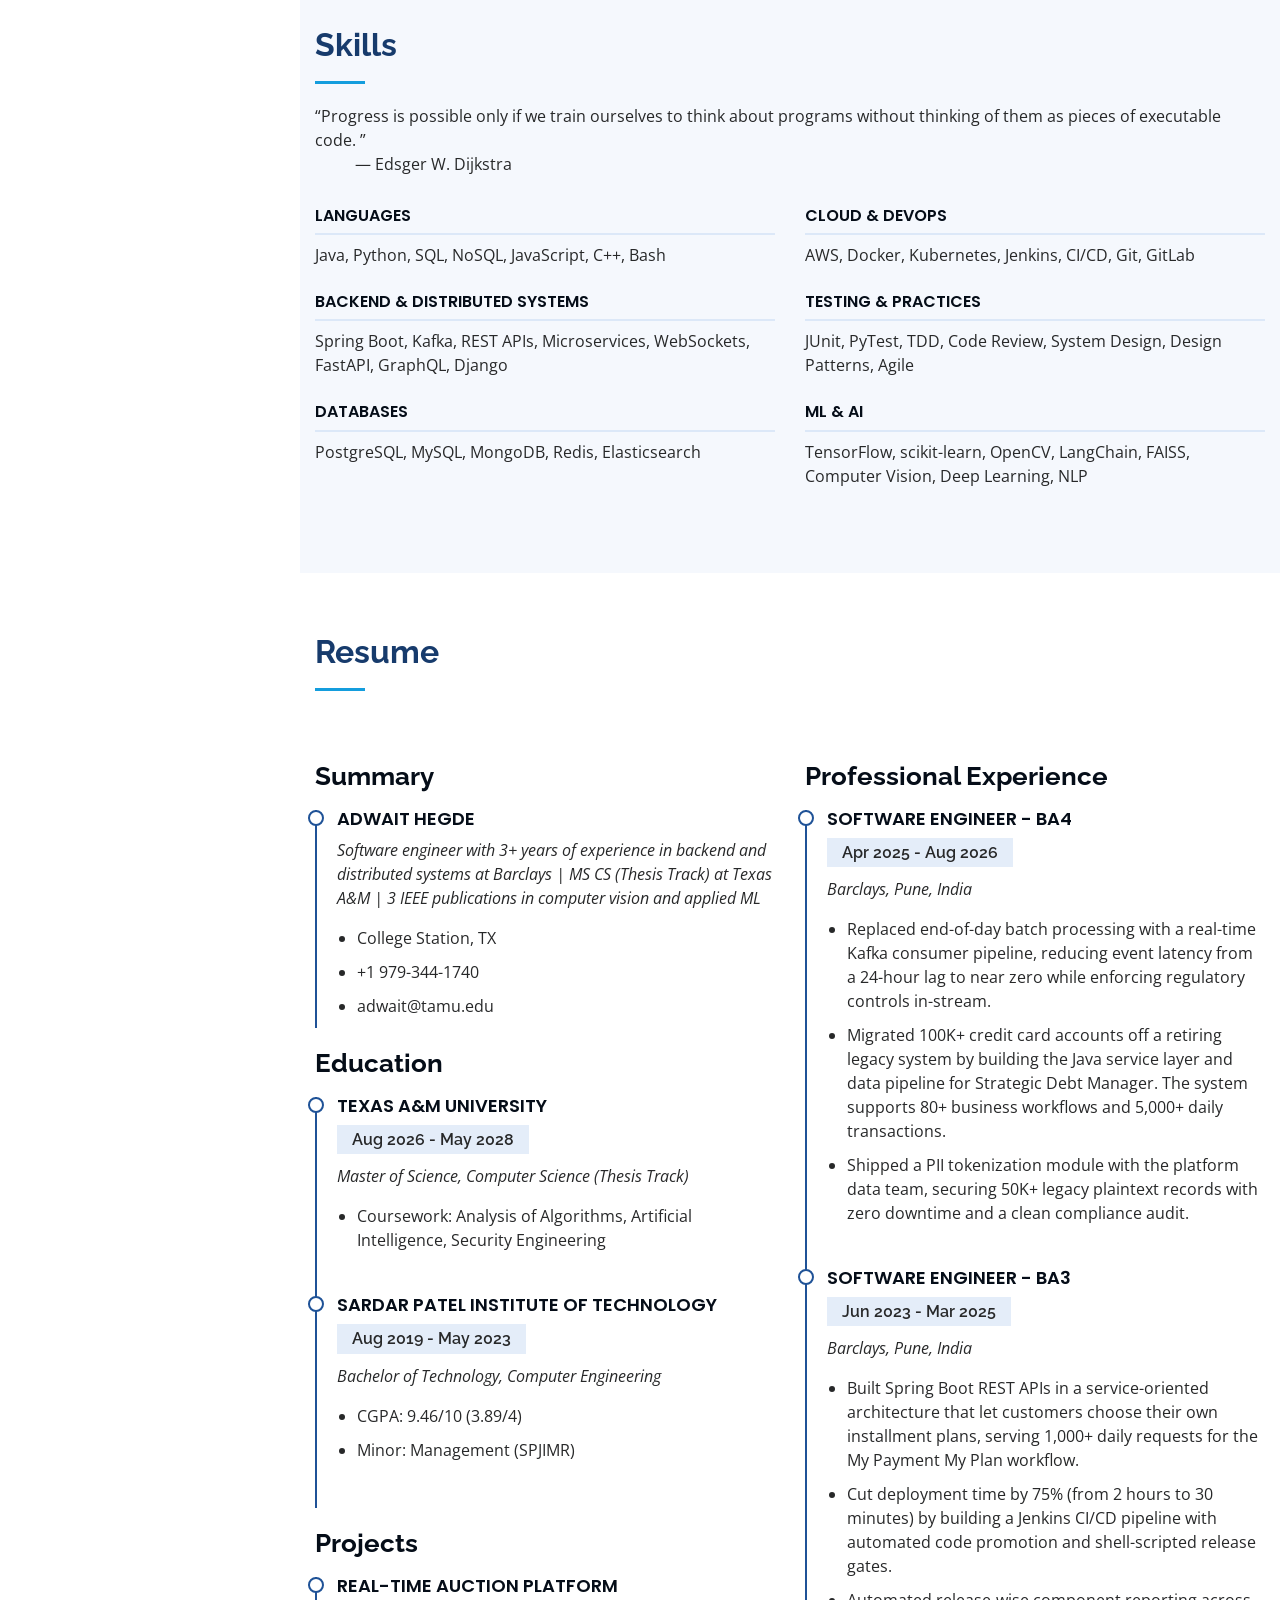
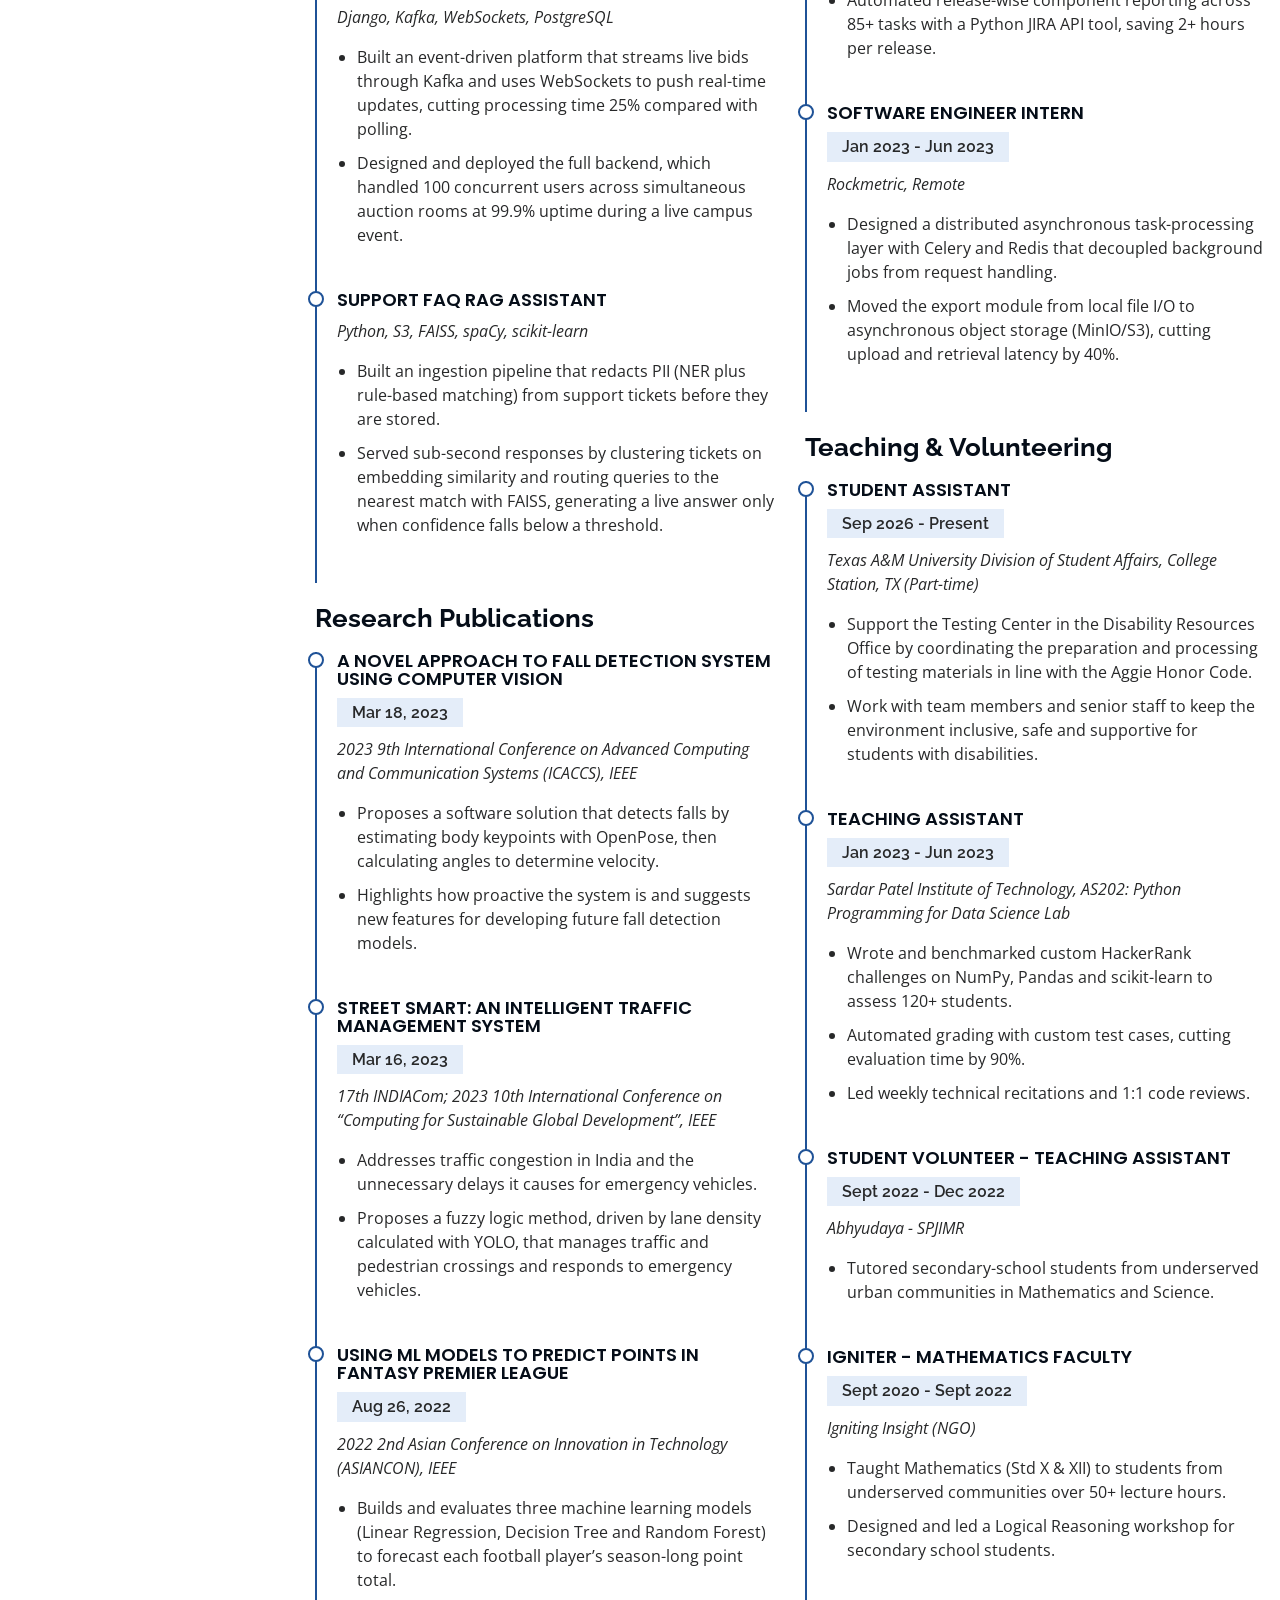
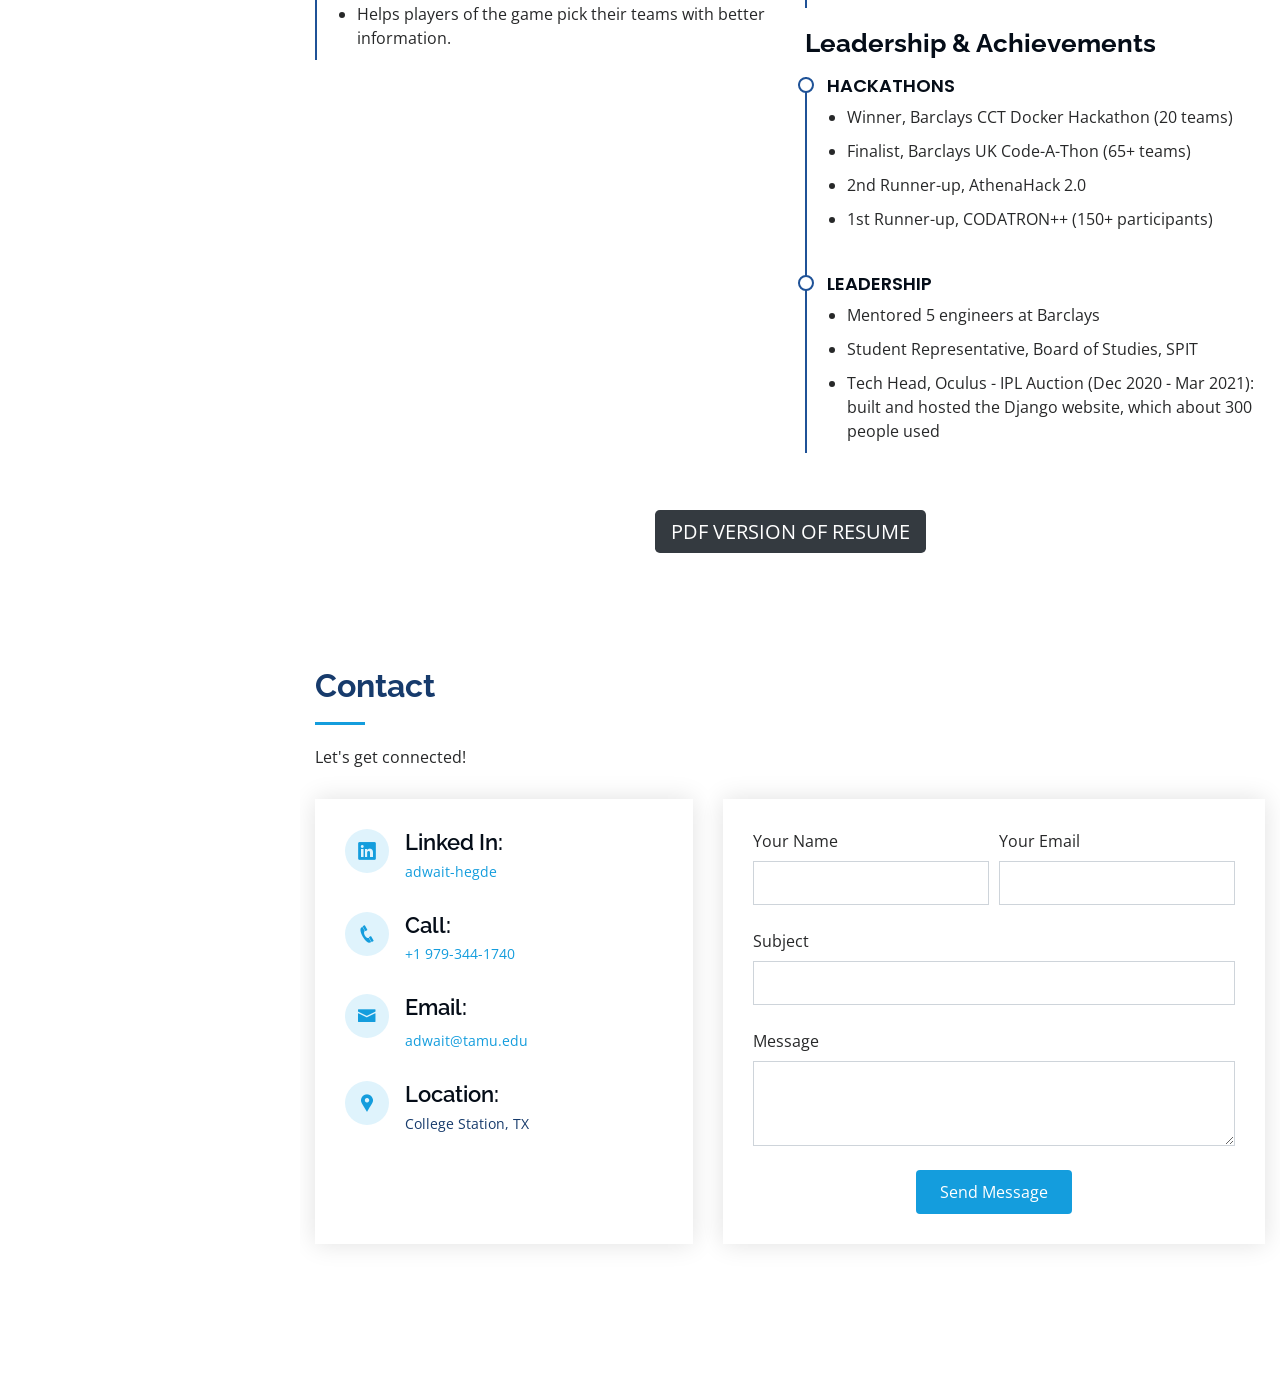
==== commit cadd7de1: "Add SEO metadata, sitemap and Student Assistant role - Page titles, descriptions, canonical URLs, Op" ====
--- a/index.html
+++ b/index.html
@@ -4,9 +4,109 @@
     <meta charset="utf-8" />
     <meta content="width=device-width, initial-scale=1.0" name="viewport" />
 
-    <title>Adwait Hegde - Portfolio</title>
-    <meta content="Adwait Hegde - Software Engineer and MS Computer Science student at Texas A&amp;M University" name="description" />
-    <meta content="adwait hegde, software engineer, texas a&amp;m, distributed systems, kafka, spring boot, machine learning" name="keywords" />
+    <title>Adwait Hegde | Software Engineer &amp; MS CS Student at Texas A&amp;M</title>
+    <meta
+      name="description"
+      content="Adwait Hegde is a software engineer and MS Computer Science student at Texas A&amp;M University with 3+ years at Barclays building distributed systems (Kafka, Java, Spring Boot) and 3 IEEE publications in computer vision and ML."
+    />
+    <meta name="author" content="Adwait Hegde" />
+    <meta name="robots" content="index, follow" />
+    <meta name="theme-color" content="#040b14" />
+    <link rel="canonical" href="https://adwait-hegde.github.io/" />
+
+    <!-- Open Graph (LinkedIn, Facebook, Slack, WhatsApp previews) -->
+    <meta property="og:type" content="profile" />
+    <meta property="og:site_name" content="Adwait Hegde" />
+    <meta property="og:title" content="Adwait Hegde | Software Engineer &amp; MS CS Student at Texas A&amp;M" />
+    <meta
+      property="og:description"
+      content="Software engineer with 3+ years at Barclays building distributed systems, now pursuing an MS in Computer Science at Texas A&amp;M. 3 IEEE publications."
+    />
+    <meta property="og:url" content="https://adwait-hegde.github.io/" />
+    <meta property="og:image" content="https://adwait-hegde.github.io/assets/img/profile-img.jpg" />
+    <meta property="og:image:width" content="1000" />
+    <meta property="og:image:height" content="1000" />
+    <meta property="og:image:alt" content="Photo of Adwait Hegde" />
+    <meta property="og:locale" content="en_US" />
+    <meta property="profile:first_name" content="Adwait" />
+    <meta property="profile:last_name" content="Hegde" />
+
+    <!-- Twitter / X card -->
+    <meta name="twitter:card" content="summary" />
+    <meta name="twitter:title" content="Adwait Hegde | Software Engineer &amp; MS CS Student at Texas A&amp;M" />
+    <meta
+      name="twitter:description"
+      content="Software engineer with 3+ years at Barclays building distributed systems, now pursuing an MS in Computer Science at Texas A&amp;M."
+    />
+    <meta name="twitter:image" content="https://adwait-hegde.github.io/assets/img/profile-img.jpg" />
+    <meta name="twitter:image:alt" content="Photo of Adwait Hegde" />
+
+    <!-- Structured data: helps search engines understand who this page is about -->
+    <script type="application/ld+json">
+      {
+        "@context": "https://schema.org",
+        "@type": "ProfilePage",
+        "url": "https://adwait-hegde.github.io/",
+        "name": "Adwait Hegde - Portfolio",
+        "mainEntity": {
+          "@type": "Person",
+          "@id": "https://adwait-hegde.github.io/#person",
+          "name": "Adwait Hegde",
+          "givenName": "Adwait",
+          "familyName": "Hegde",
+          "url": "https://adwait-hegde.github.io/",
+          "image": "https://adwait-hegde.github.io/assets/img/profile-img.jpg",
+          "jobTitle": "Software Engineer",
+          "email": "mailto:adwait@tamu.edu",
+          "address": {
+            "@type": "PostalAddress",
+            "addressLocality": "College Station",
+            "addressRegion": "TX",
+            "addressCountry": "US"
+          },
+          "affiliation": {
+            "@type": "CollegeOrUniversity",
+            "name": "Texas A&M University",
+            "sameAs": "https://www.tamu.edu/"
+          },
+          "worksFor": {
+            "@type": "Organization",
+            "name": "Texas A&M University Division of Student Affairs"
+          },
+          "alumniOf": [
+            {
+              "@type": "CollegeOrUniversity",
+              "name": "Sardar Patel Institute of Technology"
+            },
+            {
+              "@type": "Organization",
+              "name": "Barclays"
+            },
+            {
+              "@type": "Organization",
+              "name": "Rockmetric"
+            }
+          ],
+          "knowsAbout": [
+            "Distributed Systems",
+            "Backend Engineering",
+            "Apache Kafka",
+            "Java",
+            "Spring Boot",
+            "Python",
+            "Microservices",
+            "Computer Vision",
+            "Machine Learning",
+            "Retrieval-Augmented Generation"
+          ],
+          "sameAs": [
+            "https://www.linkedin.com/in/adwait-hegde/",
+            "https://github.com/adwait-hegde",
+            "https://scholar.google.com/citations?user=O1U9kNUAAAAJ"
+          ]
+        }
+      }
+    </script>
 
     <!-- Favicons -->
     <link href="assets/img/favicon2.png" rel="icon" />
@@ -16,8 +116,10 @@
     />
 
     <!-- Google Fonts -->
+    <link rel="preconnect" href="https://fonts.googleapis.com" />
+    <link rel="preconnect" href="https://fonts.gstatic.com" crossorigin />
     <link
-      href="https://fonts.googleapis.com/css?family=Open+Sans:300,300i,400,400i,600,600i,700,700i|Raleway:300,300i,400,400i,500,500i,600,600i,700,700i|Poppins:300,300i,400,400i,500,500i,600,600i,700,700i"
+      href="https://fonts.googleapis.com/css?family=Open+Sans:300,300i,400,400i,600,600i,700,700i|Raleway:300,300i,400,400i,500,500i,600,600i,700,700i|Poppins:300,300i,400,400i,500,500i,600,600i,700,700i&display=swap"
       rel="stylesheet"
     />
 
@@ -67,25 +169,27 @@
             <img
               src="assets/img/profile-img.jpg"
               alt="Adwait Hegde"
+              width="120"
+              height="120"
               class="img-fluid rounded-circle"
             />
-            <h1 class="text-light"><a href="./">Adwait Hegde</a></h1>
+            <div class="site-name text-light"><a href="./">Adwait Hegde</a></div>
             <div class="social-links mt-3 text-center">
-              <a href="mailto:adwait@tamu.edu" target="_blank"
+              <a href="mailto:adwait@tamu.edu" target="_blank" rel="noopener"
                 ><i class="bx bx-envelope"></i
               ></a>
               <a
                 href="https://scholar.google.com/citations?user=O1U9kNUAAAAJ&hl=en"
-                target="_blank"
+                target="_blank" rel="noopener"
                 title="Google Scholar"
                 ><i class="bx bxs-graduation"></i
               ></a>
-              <a href="https://github.com/adwait-hegde/" target="_blank"
+              <a href="https://github.com/adwait-hegde/" target="_blank" rel="noopener"
                 ><i class="bx bxl-github"></i
               ></a>
               <a
                 href="https://www.linkedin.com/in/adwait-hegde/"
-                target="_blank"
+                target="_blank" rel="noopener"
                 ><i class="bx bxl-linkedin"></i
               ></a>
             </div>
@@ -158,7 +262,10 @@
                 <img
                   src="assets/img/profile-img.jpg"
                   class="img-fluid"
-                  alt="Adwait Hegde"
+                  alt="Adwait Hegde, software engineer"
+                  width="1000"
+                  height="1000"
+                  loading="lazy"
                 />
               </div>
               <div class="col-lg-8 pt-4 pt-lg-0 content" data-aos="fade-left">
@@ -352,7 +459,7 @@
                 <h3 class="resume-title">Research Publications</h3>
                 <div class="resume-item">
                   <h4>
-                    <a href="https://ieeexplore.ieee.org/document/10113049" target="_blank"
+                    <a href="https://ieeexplore.ieee.org/document/10113049" target="_blank" rel="noopener"
                       >A Novel Approach to Fall Detection System using Computer Vision</a
                     >
                   </h4>
@@ -377,7 +484,7 @@
                 </div>
                 <div class="resume-item">
                   <h4>
-                    <a href="https://ieeexplore.ieee.org/document/10112500" target="_blank"
+                    <a href="https://ieeexplore.ieee.org/document/10112500" target="_blank" rel="noopener"
                       >Street Smart: An Intelligent Traffic Management System</a
                     >
                   </h4>
@@ -403,7 +510,7 @@
                 </div>
                 <div class="resume-item">
                   <h4>
-                    <a href="https://ieeexplore.ieee.org/document/9909447" target="_blank"
+                    <a href="https://ieeexplore.ieee.org/document/9909447" target="_blank" rel="noopener"
                       >Using ML Models to Predict Points in Fantasy Premier League</a
                     >
                   </h4>
@@ -497,6 +604,28 @@
 
                 <h3 class="resume-title">Teaching &amp; Volunteering</h3>
                 <div class="resume-item">
+                  <h4>Student Assistant</h4>
+                  <h5>Sep 2026 - Present</h5>
+                  <p>
+                    <em
+                      >Texas A&amp;M University Division of Student Affairs,
+                      College Station, TX (Part-time)</em
+                    >
+                  </p>
+                  <ul>
+                    <li>
+                      Support the Testing Center in the Disability Resources
+                      Office by coordinating the preparation and processing of
+                      testing materials in line with the Aggie Honor Code.
+                    </li>
+                    <li>
+                      Work with team members and senior staff to keep the
+                      environment inclusive, safe and supportive for students
+                      with disabilities.
+                    </li>
+                  </ul>
+                </div>
+                <div class="resume-item">
                   <h4>Teaching Assistant</h4>
                   <h5>Jan 2023 - Jun 2023</h5>
                   <p>
@@ -594,7 +723,7 @@
                     <i class="icofont-linkedin"></i>
                     <h4>Linked In:</h4>
                     <p>
-                      <a href="https://www.linkedin.com/in/adwait-hegde/" target="_blank">
+                      <a href="https://www.linkedin.com/in/adwait-hegde/" target="_blank" rel="noopener">
                         adwait-hegde
                       </a>
                     </p>
@@ -614,7 +743,7 @@
                     <i class="icofont-envelope"></i>
                     <h4>Email:</h4>
                     <p>
-                      <a href="mailto:adwait@tamu.edu?subject=Hey%20Adwait" target="_blank">
+                      <a href="mailto:adwait@tamu.edu?subject=Hey%20Adwait" target="_blank" rel="noopener">
                       adwait@tamu.edu
                     </a>
                   </p>
--- a/assets/css/style.css
+++ b/assets/css/style.css
@@ -91,7 +91,7 @@
   border: 8px solid #2c2f3f;
 }
 
-#header .profile h1 {
+#header .profile .site-name {
   font-size: 24px;
   margin: 0;
   padding: 0;
@@ -101,7 +101,7 @@
   font-family: "Poppins", sans-serif;
 }
 
-#header .profile h1 a, #header .profile h1 a:hover {
+#header .profile .site-name a, #header .profile .site-name a:hover {
   color: #fff;
   text-decoration: none;
 }
@@ -934,6 +934,7 @@
   background: #f9f9f9;
 }
 
+.breadcrumbs h1,
 .breadcrumbs h2 {
   font-size: 26px;
   font-weight: 300;
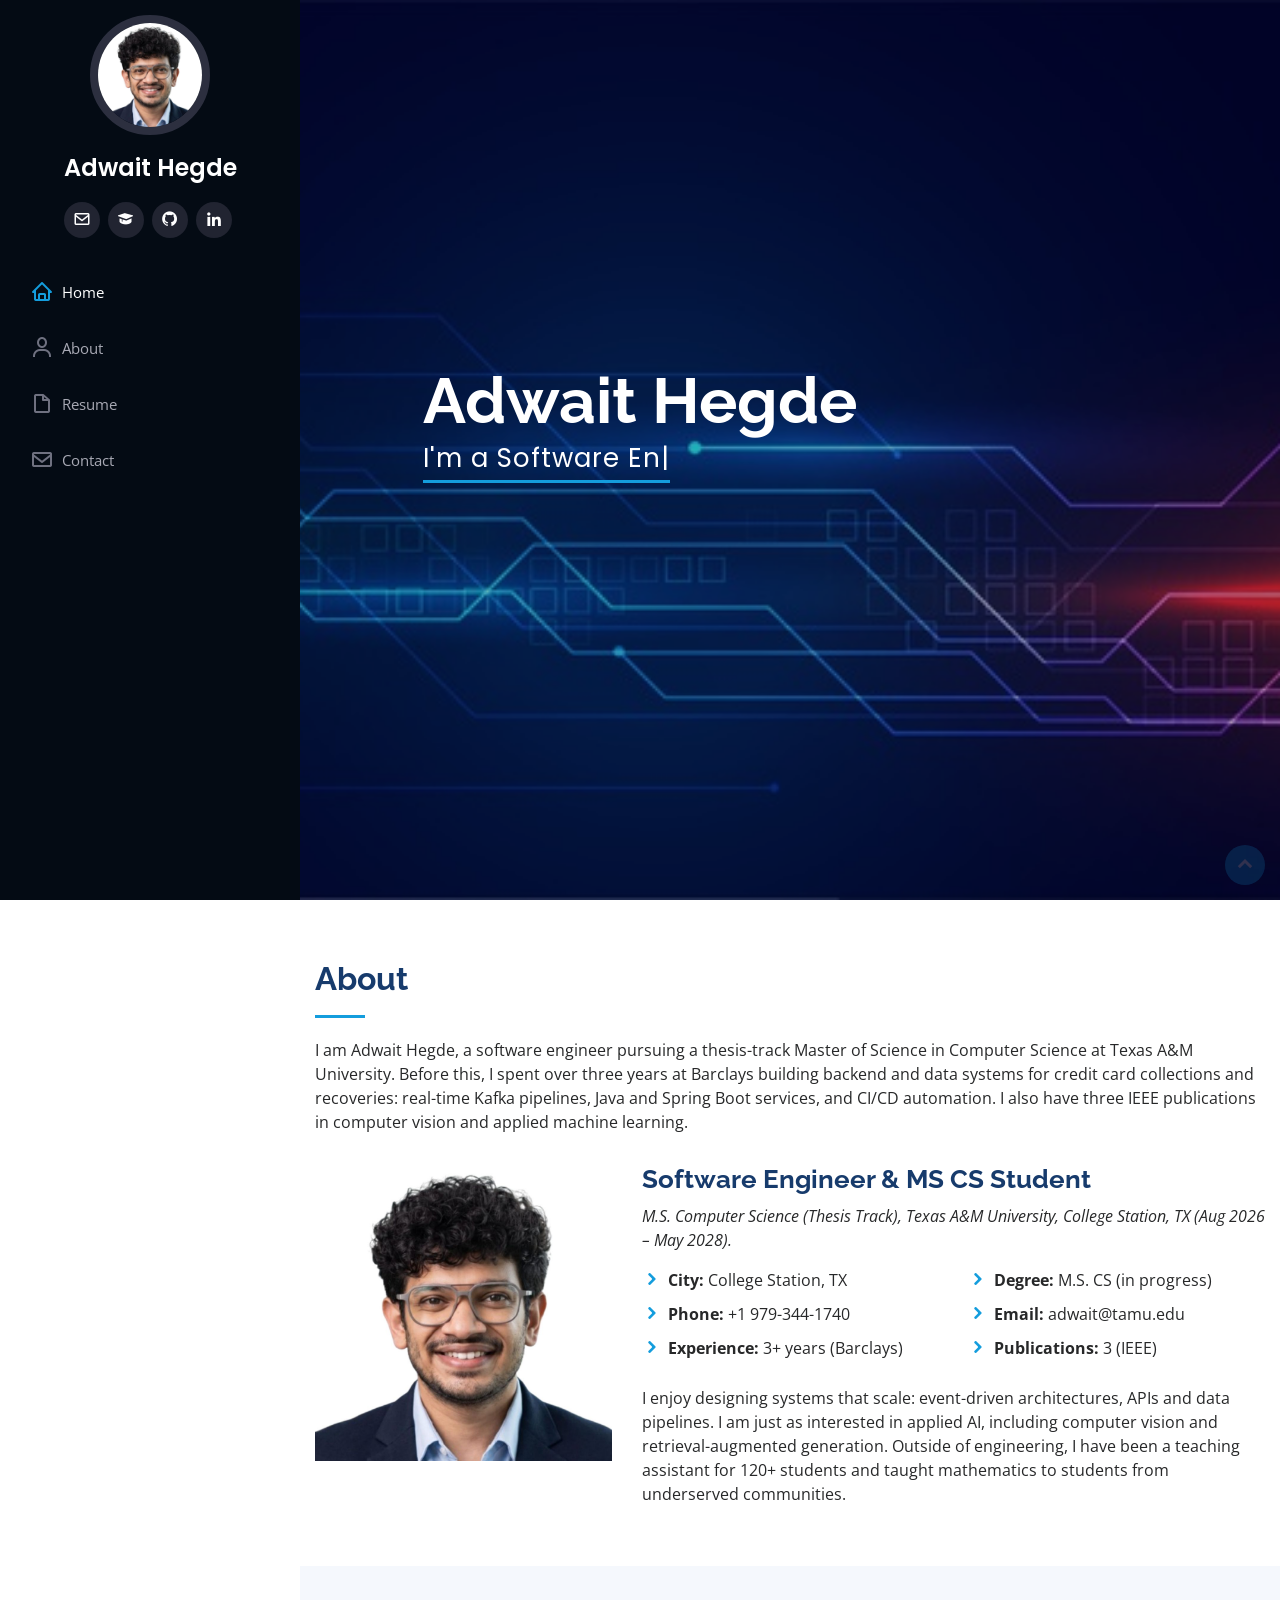
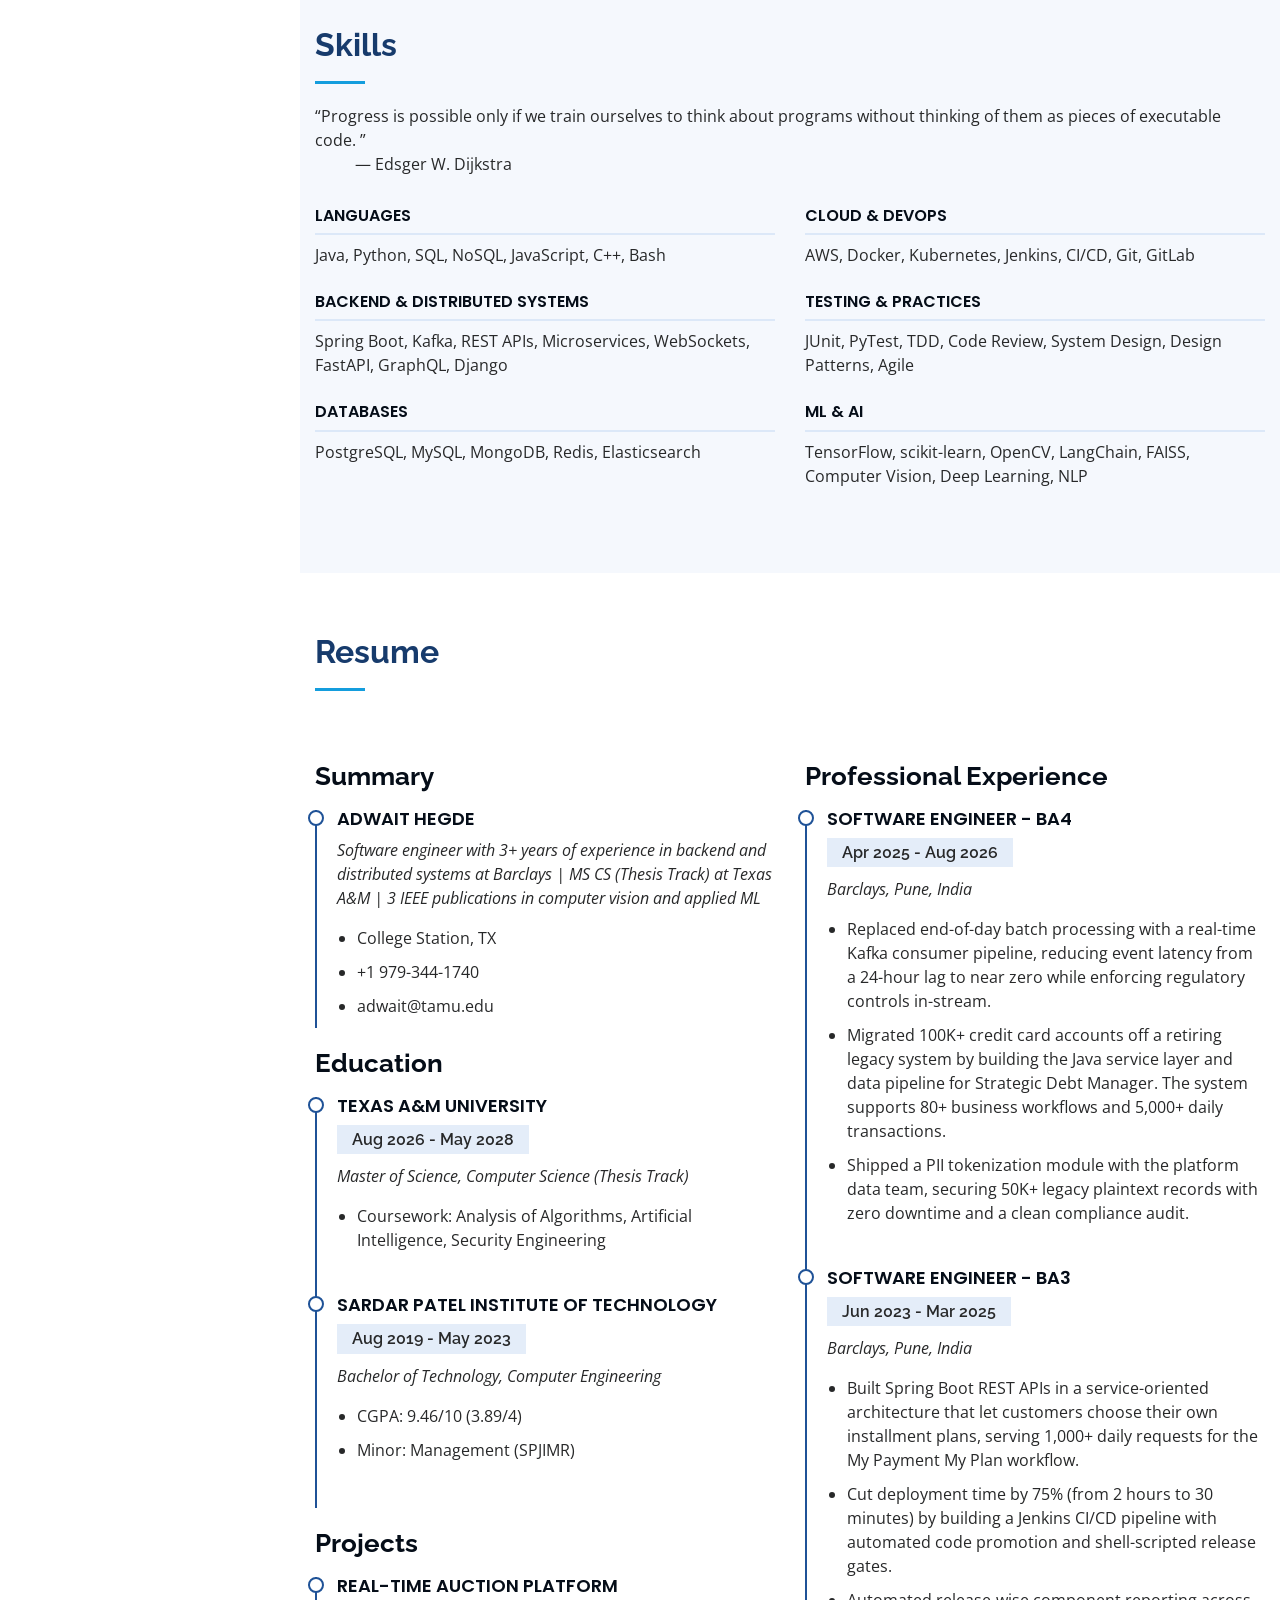
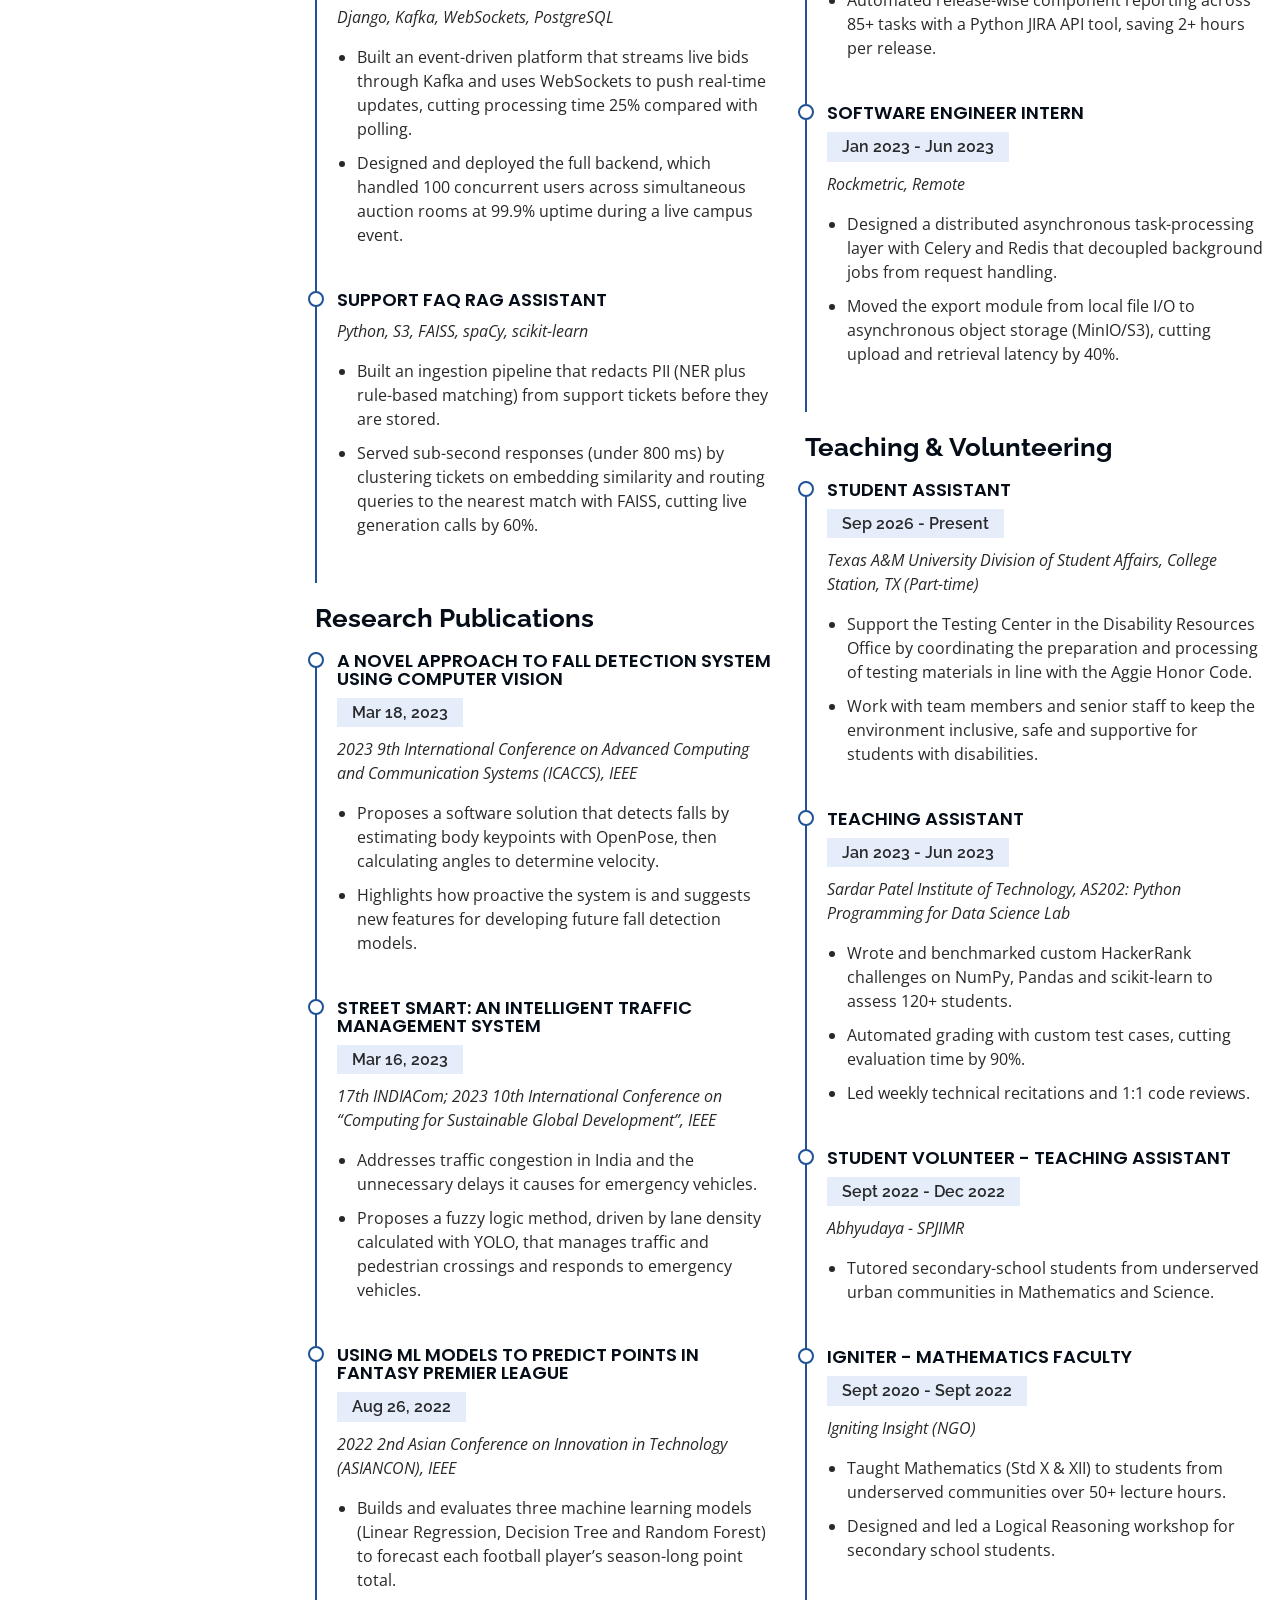
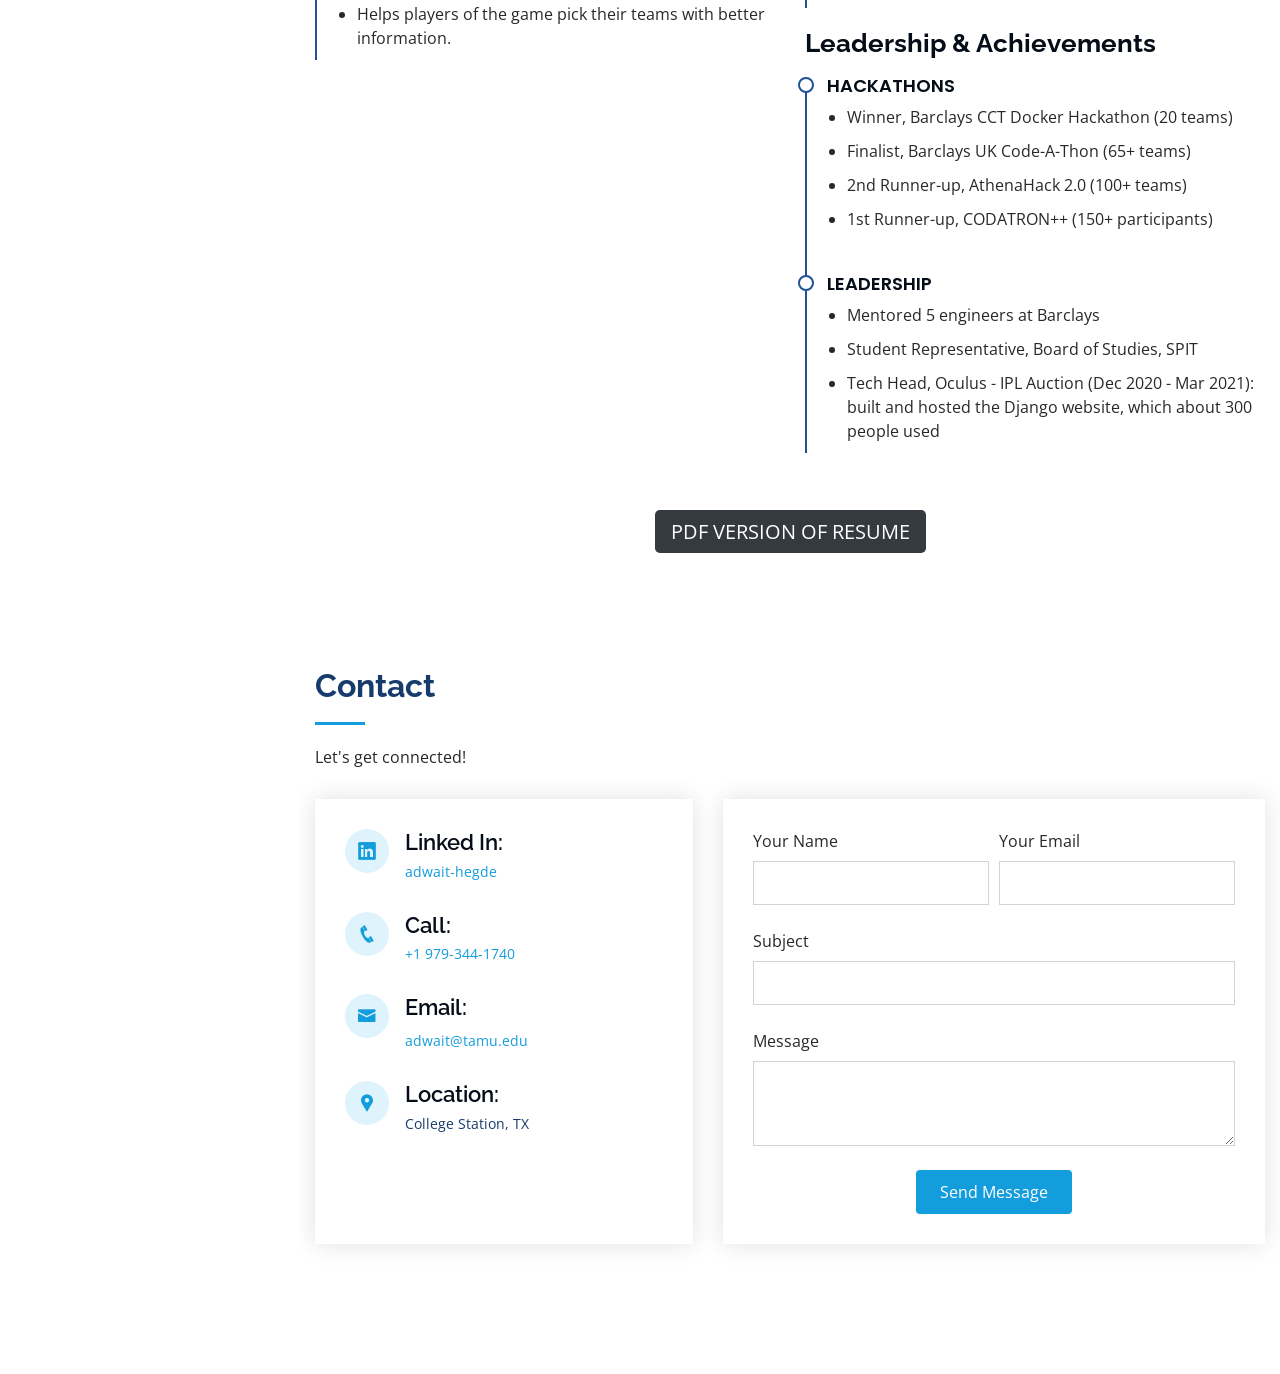
==== commit dfb8157d: "Update resume PDF and sync changed details Co-Authored-By: Claude Opus 5 <noreply@anthropic.com>" ====
--- a/index.html
+++ b/index.html
@@ -448,10 +448,10 @@
                       stored.
                     </li>
                     <li>
-                      Served sub-second responses by clustering tickets on
-                      embedding similarity and routing queries to the nearest
-                      match with FAISS, generating a live answer only when
-                      confidence falls below a threshold.
+                      Served sub-second responses (under 800&nbsp;ms) by
+                      clustering tickets on embedding similarity and routing
+                      queries to the nearest match with FAISS, cutting live
+                      generation calls by 60%.
                     </li>
                   </ul>
                 </div>
@@ -681,7 +681,7 @@
                   <ul>
                     <li>Winner, Barclays CCT Docker Hackathon (20 teams)</li>
                     <li>Finalist, Barclays UK Code-A-Thon (65+ teams)</li>
-                    <li>2nd Runner-up, AthenaHack 2.0</li>
+                    <li>2nd Runner-up, AthenaHack 2.0 (100+ teams)</li>
                     <li>1st Runner-up, CODATRON++ (150+ participants)</li>
                   </ul>
                 </div>
